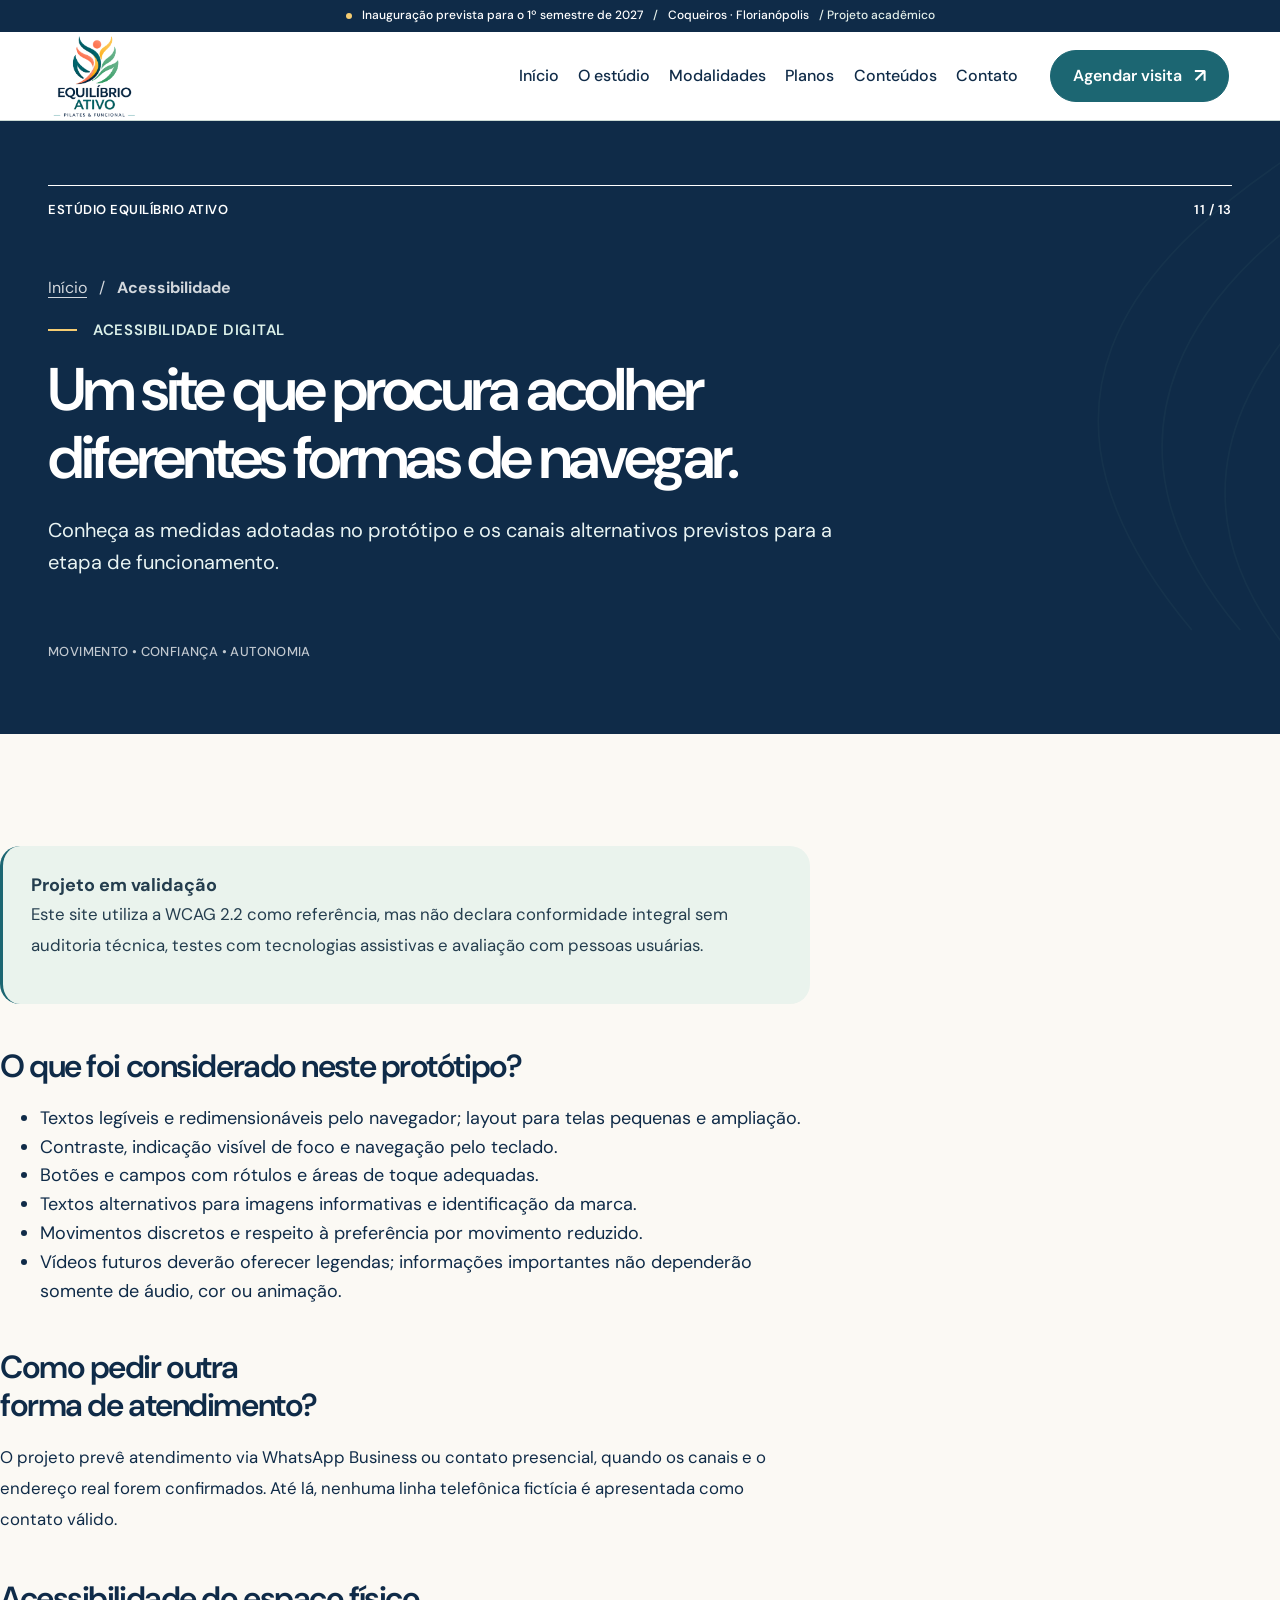
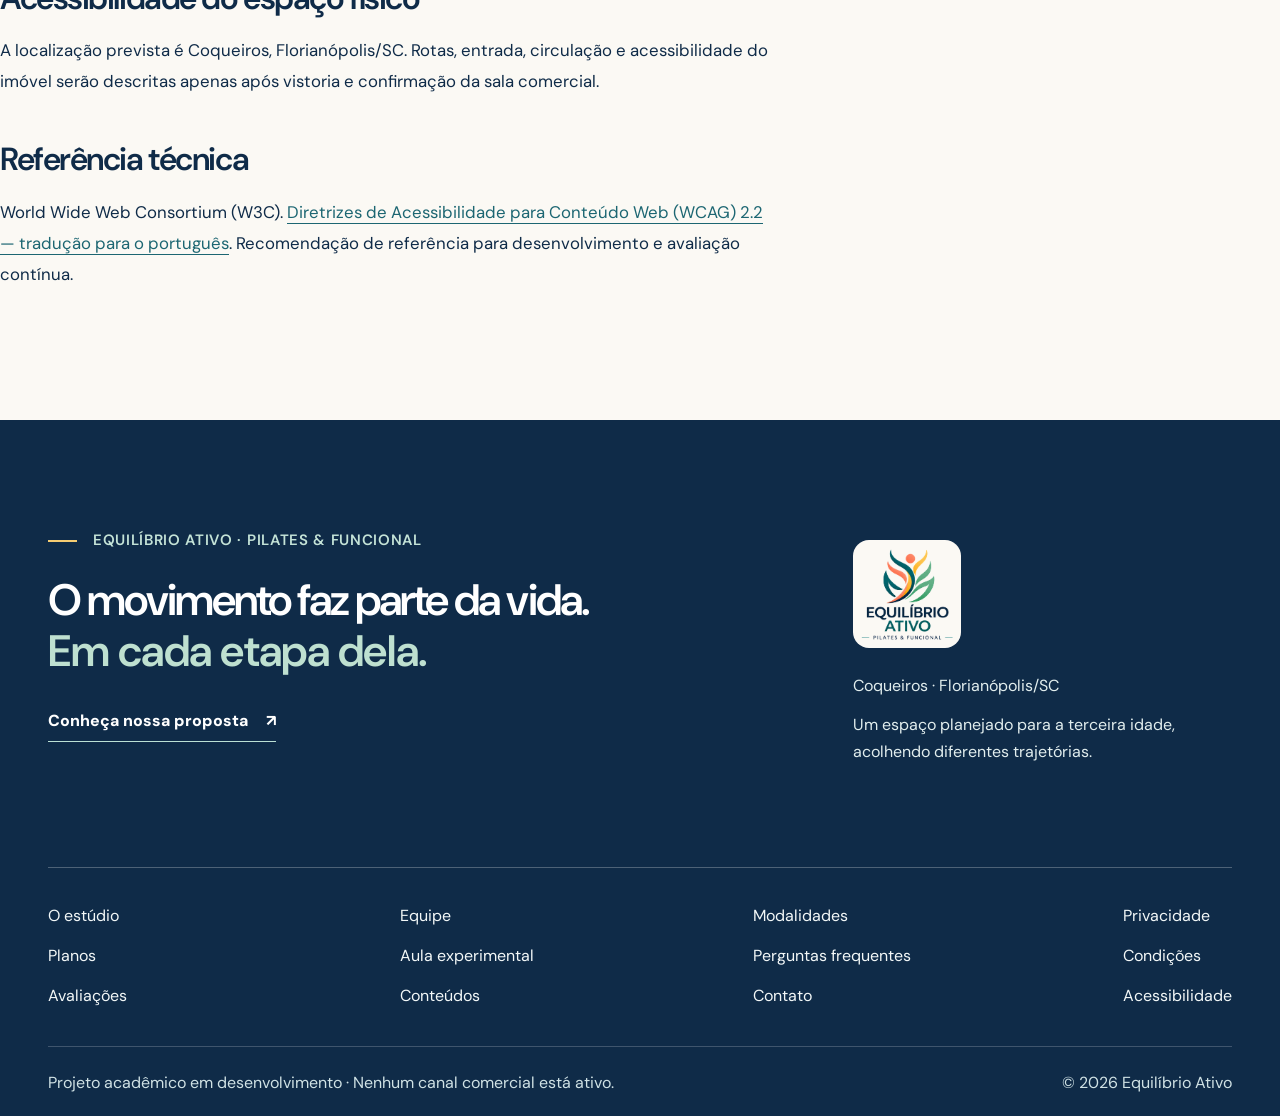
==== acessibilidade.html @ ae389830 "Site de estudio de pilates" ====
<!DOCTYPE html>

<html lang="pt-BR"><head>
<meta charset="utf-8"/><meta content="width=device-width, initial-scale=1" name="viewport"/>
<meta content="noindex,nofollow" name="robots"/><meta content="#0F2B48" name="theme-color"/><meta content="light" name="color-scheme"/>
<title>Acessibilidade e canais alternativos | Estúdio Equilíbrio Ativo</title>
<meta content="Informações de acessibilidade digital do site acadêmico Equilíbrio Ativo e critérios de validação segundo WCAG 2.2." name="description"/>
<meta content="pt_BR" property="og:locale"/><meta content="website" property="og:type"/><meta content="Estúdio Equilíbrio Ativo" property="og:site_name"/>
<meta content="Acessibilidade e canais alternativos | Equilíbrio Ativo" property="og:title"/><meta content="Informações de acessibilidade digital do site acadêmico Equilíbrio Ativo e critérios de validação segundo WCAG 2.2." property="og:description"/>
<meta content="summary" name="twitter:card"/><meta content="Acessibilidade e canais alternativos | Equilíbrio Ativo" name="twitter:title"/>
<link href="https://fonts.googleapis.com" rel="preconnect"/><link crossorigin="" href="https://fonts.gstatic.com" rel="preconnect"/><link href="https://fonts.googleapis.com/css2?family=DM+Sans:ital,wght@0,400;0,500;0,600;0,700;1,400;1,500;1,600&amp;display=swap" rel="stylesheet"/><link href="assets/icons/favicon.png" rel="icon" type="image/png"/><link href="assets/icons/favicon.png" rel="apple-touch-icon"/>
<script defer="" src="js/config.js"></script><script defer="" src="js/script.js"></script><script defer="" src="js/indicadores.js"></script>
<link href="css/styles.css" rel="stylesheet"/><link href="css/direcao-de-arte.css" rel="stylesheet"/><link href="css/organic-modern-wellness.css" rel="stylesheet"/></head><body class="page-acessibilidade">
<a class="skip-link" href="#conteudo">Pular para o conteúdo</a><div class="announcement"><span aria-hidden="true" class="announcement__marker"></span><span data-config="launchText">Inauguração prevista para o 1º semestre de 2027</span><span aria-hidden="true" class="announcement__sep">/</span><span>Coqueiros · Florianópolis</span><span class="announcement__academic">/ Projeto acadêmico</span></div><header class="site-header"><div class="header-inner">
<a aria-label="Equilíbrio Ativo Pilates e Funcional — voltar ao início" class="brand" href="index.html"><img alt="" class="brand-logo-original" height="523" src="assets/images/logo-original-transparente.png" width="525"/></a>
<nav aria-label="Navegação principal" class="main-nav" id="main-nav"><a href="index.html">Início</a><a href="sobre.html">O estúdio</a><a href="modalidades.html">Modalidades</a><a href="planos.html">Planos</a><a href="conteudos-educativos.html">Conteúdos</a><a href="contato.html">Contato</a><a class="btn btn-primary nav-mobile-cta" href="agendamento.html">Solicitar aula experimental <span aria-hidden="true">↗</span></a></nav>
<div class="header-actions"><a class="header-cta" href="agendamento.html">Agendar visita <span aria-hidden="true">↗</span></a><button aria-controls="main-nav" aria-expanded="false" aria-label="Abrir menu" class="menu-toggle" type="button"><svg aria-hidden="true" fill="none" height="28" stroke="currentColor" stroke-linecap="round" stroke-width="2" viewbox="0 0 24 24" width="28"><path d="M4 7h16M4 12h16M4 17h16"></path></svg></button></div>
</div></header><main class="atelier-interior" id="conteudo"><section class="page-hero page-hero--atelier" data-theme="ink"><div class="container page-hero__grid"><div class="page-hero__overline"><span>ESTÚDIO EQUILÍBRIO ATIVO</span><span>11 / 13</span></div><nav aria-label="Navegação estrutural" class="breadcrumb"><a href="index.html">Início</a><span aria-hidden="true">/</span><span aria-current="page">Acessibilidade</span></nav><p class="eyebrow">ACESSIBILIDADE DIGITAL</p><h1>Um site que procura acolher diferentes formas de navegar.</h1><p class="lead">Conheça as medidas adotadas no protótipo e os canais alternativos previstos para a etapa de funcionamento.</p><span class="page-hero__closing">MOVIMENTO • CONFIANÇA • AUTONOMIA</span></div><svg aria-hidden="true" class="page-hero__arc" fill="none" viewbox="0 0 500 550" xmlns="http://www.w3.org/2000/svg"><path d="M470 -70C180 100 63 287 283 550" stroke="currentColor" stroke-width="2"></path><path d="M506 -10C280 116 145 317 342 550" stroke="currentColor" stroke-width="2"></path><path d="M565 38C369 179 231 361 399 573" stroke="currentColor" stroke-width="2"></path></svg></section>
<section class="section"><div class="container narrow-copy"><div class="notice"><strong>Projeto em validação</strong><p>Este site utiliza a WCAG 2.2 como referência, mas não declara conformidade integral sem auditoria técnica, testes com tecnologias assistivas e avaliação com pessoas usuárias.</p></div>
<h2>O que foi considerado neste protótipo?</h2><ul class="plain-bullets"><li>Textos legíveis e redimensionáveis pelo navegador; layout para telas pequenas e ampliação.</li><li>Contraste, indicação visível de foco e navegação pelo teclado.</li><li>Botões e campos com rótulos e áreas de toque adequadas.</li><li>Textos alternativos para imagens informativas e identificação da marca.</li><li>Movimentos discretos e respeito à preferência por movimento reduzido.</li><li>Vídeos futuros deverão oferecer legendas; informações importantes não dependerão somente de áudio, cor ou animação.</li></ul>
<h2>Como pedir outra forma de atendimento?</h2><p>O projeto prevê atendimento via WhatsApp Business ou contato presencial, quando os canais e o endereço real forem confirmados. Até lá, nenhuma linha telefônica fictícia é apresentada como contato válido.</p><h2>Acessibilidade do espaço físico</h2><p>A localização prevista é Coqueiros, Florianópolis/SC. Rotas, entrada, circulação e acessibilidade do imóvel serão descritas apenas após vistoria e confirmação da sala comercial.</p><h2>Referência técnica</h2><p>World Wide Web Consortium (W3C). <a href="https://www.w3.org/Translations/WCAG22-pt-BR/" rel="noopener noreferrer" target="_blank">Diretrizes de Acessibilidade para Conteúdo Web (WCAG) 2.2 — tradução para o português</a>. Recomendação de referência para desenvolvimento e avaliação contínua.</p></div></section></main><footer class="atelier-footer">
<div class="container atelier-footer__top">
<div class="atelier-footer__statement"><p class="eyebrow">EQUILÍBRIO ATIVO · PILATES &amp; FUNCIONAL</p><p>O movimento faz parte da vida.<br/><em>Em cada etapa dela.</em></p><a class="footer-route" href="agendamento.html">Conheça nossa proposta <span aria-hidden="true">↗</span></a></div>
<div class="atelier-footer__aside"><a aria-label="Equilíbrio Ativo Pilates e Funcional — voltar ao início" class="brand footer-brand" href="index.html"><img alt="" class="brand-logo-original" height="523" src="assets/images/logo-original-transparente.png" width="525"/></a><p>Coqueiros · Florianópolis/SC</p><p>Um espaço planejado para a terceira idade, acolhendo diferentes trajetórias.</p></div>
</div>
<div class="container atelier-footer__nav"><nav aria-label="Navegação do rodapé"><a href="sobre.html">O estúdio</a><a href="equipe.html">Equipe</a><a href="modalidades.html">Modalidades</a><a href="planos.html">Planos</a><a href="agendamento.html">Aula experimental</a><a href="perguntas-frequentes.html">Perguntas frequentes</a><a href="avaliacoes.html">Avaliações</a><a href="conteudos-educativos.html">Conteúdos</a><a href="contato.html">Contato</a></nav><nav aria-label="Informações legais"><a href="politica-de-privacidade.html">Privacidade</a><a href="termos-e-cancelamento.html">Condições</a><a href="acessibilidade.html">Acessibilidade</a></nav></div>
<div class="container atelier-footer__bottom"><span>Projeto acadêmico em desenvolvimento · Nenhum canal comercial está ativo.</span><span>© <span id="copyright-year">2026</span> Equilíbrio Ativo</span></div>
</footer>
<button aria-label="Voltar ao topo" class="back-to-top" hidden="" type="button"><svg aria-hidden="true" class="" fill="none" stroke="currentColor" stroke-linecap="round" stroke-linejoin="round" stroke-width="1.9" viewbox="0 0 24 24"><path d="M12 19V5m-6 6 6-6 6 6"></path></svg></button>
</body></html>
---- css/styles.css ----
/* =====================================================
   EQUILÍBRIO ATIVO — ESTILOS GLOBAIS
   Paleta oficial informada no briefing; visual adaptativo.
   Edite as variáveis abaixo para ajustar a identidade.
   ===================================================== */
:root {
  --navy: #0F2B48;
  --teal: #1C6672;
  --mint: #77B097;
  --coral: #F0997F;
  --yellow: #F5CC72;
  --cream: #FAF8F3;
  --cream-dark: #F1EFE8;
  --white: #FFFFFF;
  --text: #1A3145;
  --muted: #4F6170;
  --border: #DDE4E4;
  --shadow: 0 20px 50px rgba(15,43,72,.08);
  --shadow-sm: 0 9px 28px rgba(15,43,72,.055);
  --radius: 18px;
  --radius-lg: 28px;
  --max: 1200px;
  --font: 'Manrope', 'Nunito Sans', 'Segoe UI', system-ui, -apple-system, BlinkMacSystemFont, sans-serif;
}
*, *::before, *::after { box-sizing: border-box; }
html { scroll-behavior: smooth; scroll-padding-top: 116px; }
body { margin: 0; min-width: 320px; color: var(--text); background: var(--white); font: 400 16px/1.65 var(--font); -webkit-font-smoothing: antialiased; }
body.menu-open { overflow: hidden; }
::selection { color: var(--navy); background: #F5CC7299; }
a { color: inherit; text-decoration: none; }
button, input, textarea, select { font: inherit; }
button { cursor: pointer; }
img, svg { max-width: 100%; }
img { display: block; }
:focus-visible { outline: 3px solid var(--coral); outline-offset: 3px; }
[hidden] { display: none !important; }
.container { width: min(var(--max), calc(100% - 48px)); margin-inline: auto; }
.section { padding: clamp(70px, 8.5vw, 116px) 0; }
.section-sm { padding: 58px 0; }
.section-soft { background: var(--cream); }
.section-mint { background: #EEF6F0; }
.section-heading { max-width: 720px; margin-bottom: 42px; }
.section-heading.center { margin: 0 auto 44px; text-align: center; }
.section-heading p:last-child { margin-bottom: 0; }
.eyebrow { display: inline-flex; align-items: center; gap: 9px; color: var(--teal); letter-spacing: .12em; text-transform: uppercase; font-size: .75rem; font-weight: 850; margin: 0 0 18px; }
.eyebrow::before { content: ''; display: inline-block; width: 23px; height: 2px; background: currentColor; }
.eyebrow.no-line::before { display: none; }
.eyebrow.light { color: #BFE6D5; }
.heading-xl { font-size: clamp(3.2rem, 5.7vw, 5.6rem); letter-spacing: -.061em; line-height: 1.075; font-weight: 790; }
h1, h2, h3, h4, p { margin-top: 0; }
h1, h2, h3, h4 { color: var(--navy); }
h2 { font-size: clamp(2.1rem, 3.7vw, 3.65rem); letter-spacing: -.046em; line-height: 1.15; font-weight: 780; margin-bottom: 18px; }
h3 { font-size: 1.26rem; letter-spacing: -.026em; line-height: 1.3; margin-bottom: 12px; }
p { margin-bottom: 18px; }
.lead { font-size: clamp(1.06rem, 1.28vw, 1.18rem); color: var(--muted); line-height: 1.8; }
.small { font-size: .9rem; }
.muted { color: var(--muted); }
.text-light { color: #E2F2F0; }
.text-center { text-align: center; }
.max-text { max-width: 680px; }
.skip-link { position: fixed; z-index: 2000; inset: -200px auto auto 10px; background: var(--navy); color: white; padding: 12px 18px; border-radius: 6px; }
.skip-link:focus { top: 10px; }

/* Topo e navegação */
.announcement { color: white; background: var(--navy); padding: 9px 16px; text-align: center; font-size: .77rem; font-weight: 640; letter-spacing: .015em; }
.announcement .dot { width: 7px; height: 7px; display: inline-block; border-radius: 50%; background: var(--yellow); vertical-align: middle; margin-right: 9px; }
.site-header { position: sticky; top: 0; z-index: 100; background: rgba(255,255,255,.97); border-bottom: 1px solid #E7ECE9; backdrop-filter: blur(18px); }
.header-inner { min-height: 87px; display: flex; align-items: center; justify-content: space-between; gap: 24px; }
.brand { display: inline-flex; align-items: center; gap: 12px; min-width: 210px; }
.brand-symbol { width: 44px; height: 44px; position: relative; flex-shrink: 0; border: 2px solid var(--teal); border-radius: 48% 55% 47% 52%; transform: rotate(-16deg); background: #F1F8F5; }
.brand-symbol::before, .brand-symbol::after { content: ''; position: absolute; border-radius: 100%; transform: rotate(-38deg); }
.brand-symbol::before { width: 26px; height: 11px; border: 3px solid var(--mint); inset: 13px auto auto 7px; }
.brand-symbol::after { width: 9px; height: 9px; background: var(--coral); right: -2px; top: 6px; }
.brand-wordmark { display: flex; flex-direction: column; }
.brand-wordmark strong { font-size: 1.06rem; line-height: 1.18; color: var(--navy); letter-spacing: -.045em; font-weight: 850; }
.brand-wordmark span { font-size: .65rem; line-height: 1.5; color: var(--teal); font-weight: 800; letter-spacing: .17em; text-transform: uppercase; }
.main-nav { display: flex; align-items: center; gap: clamp(13px, 2vw, 28px); }
.main-nav > a:not(.btn) { color: #334C5B; font-size: .88rem; font-weight: 700; transition: color .2s; padding: 12px 0; position: relative; }
.main-nav > a:not(.btn):hover, .main-nav > a[aria-current="page"] { color: var(--teal); }
.main-nav > a[aria-current="page"]::after { content: ''; position: absolute; height: 3px; left: 0; right: 0; bottom: 5px; background: var(--teal); border-radius: 4px; }
.main-nav .btn { font-size: .82rem; padding: 13px 19px; white-space: nowrap; }
.menu-toggle { border: 1px solid var(--border); background: white; border-radius: 12px; color: var(--navy); width: 48px; height: 48px; display: none; align-items: center; justify-content: center; }
.menu-toggle svg { width: 23px; height: 23px; }

/* Botões e microcomponentes */
.btn { display: inline-flex; align-items: center; justify-content: center; gap: 10px; border: 2px solid transparent; border-radius: 999px; padding: 15px 25px; font-size: .92rem; font-weight: 820; line-height: 1.25; text-align: center; transition: transform .2s, background .2s, box-shadow .2s, border-color .2s; }
.btn svg { width: 19px; height: 19px; flex: 0 0 auto; }
.btn:hover { transform: translateY(-2px); }
.btn-primary { background: var(--teal); color: white; box-shadow: 0 10px 23px rgba(28,102,114,.16); }
.btn-primary:hover { background: #164D58; box-shadow: 0 13px 25px rgba(28,102,114,.23); }
.btn-navy { color: white; background: var(--navy); }
.btn-navy:hover { background: #153A5A; }
.btn-light { background: white; color: var(--navy); }
.btn-light:hover { background: #F0F5F1; }
.btn-outline { color: var(--navy); background: transparent; border-color: #B3C8CA; }
.btn-outline:hover { border-color: var(--teal); background: #F5FAF8; }
.btn-outline-light { color: white; border-color: #ACC7CD; background: transparent; }
.btn-outline-light:hover { background: rgba(255,255,255,.12); }
.btn-small { padding: 11px 18px; font-size: .83rem; }
.btn-block { width: 100%; }
.btn:disabled { opacity: .65; cursor: wait; transform: none; }
.text-link { font-weight: 830; color: var(--teal); display: inline-flex; align-items: center; gap: 9px; text-decoration-thickness: 1px; text-underline-offset: 5px; }
.text-link:hover { text-decoration: underline; }
.text-link svg { width: 18px; height: 18px; }
.pill { display: inline-flex; align-items: center; gap: 8px; padding: 8px 13px; background: #EFF8F2; color: var(--teal); font-size: .77rem; font-weight: 780; border: 1px solid #D9EDE3; border-radius: 999px; }
.pill::before { content: ''; width: 7px; height: 7px; background: var(--mint); border-radius: 50%; }
.icon-box { width: 53px; height: 53px; border-radius: 16px; background: #E8F1EC; display: grid; place-items: center; color: var(--teal); }
.icon-box.coral { background: #FBE9E3; color: #8C463A; }
.icon-box.yellow { background: #FFF4D6; color: #796015; }
.icon-box.navy { background: #E9EFF4; color: var(--navy); }
.icon-box svg { width: 26px; height: 26px; stroke-width: 1.8; }

/* Hero */
.hero { overflow: hidden; background: var(--cream); position: relative; padding: clamp(60px, 7.5vw, 94px) 0 87px; }
.hero::before { content: ''; position: absolute; width: 520px; height: 520px; background: #E2EEE6; border-radius: 50%; left: -390px; top: -310px; }
.hero-grid { display: grid; grid-template-columns: 1fr 1.02fr; gap: 48px; align-items: center; position: relative; }
.hero-copy h1 { max-width: 720px; margin: 0 0 26px; }
.hero-copy h1 em { font-style: normal; color: var(--teal); position: relative; }
.hero-copy h1 em::after { content: ''; position: absolute; bottom: -.06em; left: 3px; right: 3px; border-bottom: .09em solid #F5CC72; opacity: .85; border-radius: 50%; transform: rotate(-2deg); }
.hero-copy .lead { max-width: 505px; margin-bottom: 29px; }
.hero-actions { display: flex; flex-wrap: wrap; gap: 12px; margin-bottom: 35px; }
.hero-note { display: flex; align-items: center; gap: 11px; font-size: .88rem; color: #3E5865; font-weight: 650; }
.hero-note svg { width: 18px; color: var(--teal); }
.hero-art { position: relative; padding: 4px 0 22px; }
.hero-art .hero-image { width: 100%; height: auto; aspect-ratio: 1.04 / 1; object-fit: cover; border-radius: 43% 43% 25% 25% / 32% 30% 20% 20%; box-shadow: 0 22px 65px rgba(15,43,72,.075); background: #E8F2EC; }
.floating-card { position: absolute; padding: 14px 18px; background: white; border: 1px solid #E5E9E6; border-radius: 17px; box-shadow: 0 20px 50px rgba(15,43,72,.13); max-width: 250px; }
.floating-card.card-one { left: -47px; bottom: 68px; }
.floating-card.card-two { right: -12px; top: 43px; }
.floating-card strong { display: block; font-size: 1rem; line-height: 1.3; letter-spacing: -.03em; }
.floating-card span { display: block; color: #5A6E79; font-size: .74rem; line-height: 1.4; }
.floating-card .mini-row { display: flex; gap: 10px; align-items: center; }
.floating-card .mini-icon { display: grid; place-items: center; flex: 0 0 auto; width: 36px; height: 36px; border-radius: 50%; background: #E7F4EA; color: var(--teal); }
.floating-card.card-two .mini-icon { background: #FFF1CC; color: #70520B; }
.floating-card .mini-icon svg { width: 19px; height: 19px; }
.highlights { padding: 30px 0; border-bottom: 1px solid #E8EEEA; background: #fff; }
.highlights-inner { display: grid; grid-template-columns: repeat(3, 1fr); gap: 20px; }
.highlight { display: flex; align-items: center; justify-content: center; gap: 15px; padding: 8px 16px; border-right: 1px solid var(--border); }
.highlight:last-child { border: 0; }
.highlight svg { width: 31px; height: 31px; flex: 0 0 auto; color: var(--teal); }
.highlight strong { display: block; font-size: .95rem; line-height: 1.35; }
.highlight span { display: block; color: var(--muted); font-size: .76rem; line-height: 1.5; }

/* Blocos e cartões */
.grid-3 { display: grid; grid-template-columns: repeat(3, minmax(0,1fr)); gap: 22px; }
.grid-2 { display: grid; grid-template-columns: repeat(2, minmax(0,1fr)); gap: 24px; }
.feature-card, .plain-card { background: white; padding: 31px; border: 1px solid #E4EBE8; border-radius: var(--radius); box-shadow: var(--shadow-sm); }
.feature-card .icon-box { margin-bottom: 23px; }
.feature-card p { color: var(--muted); margin-bottom: 0; }
.plain-card p:last-child { margin-bottom: 0; }
.modality-card { display: grid; grid-template-columns: .94fr 1fr; border: 1px solid #E1EAE5; background: white; min-height: 325px; border-radius: 24px; overflow: hidden; box-shadow: var(--shadow-sm); }
.modality-card .modality-art { background: #E7F2ED; display: grid; place-items: center; overflow: hidden; }
.modality-card .modality-art.coral-art { background: #F8EAE2; }
.modality-card .modality-art img { width: 100%; height: 100%; min-height: 325px; object-fit: cover; }
.modality-card .modality-content { padding: clamp(24px, 3vw, 38px); display: flex; flex-direction: column; align-items: flex-start; justify-content: center; }
.modality-card h3 { font-size: 1.65rem; margin: 14px 0 12px; }
.modality-card p { color: var(--muted); }
.modality-card .text-link { margin-top: 9px; }
.info-chip { display: inline-block; border: 1px solid #D7E7DF; background: #F3FAF5; border-radius: 999px; color: var(--teal); font-weight: 780; font-size: .76rem; padding: 6px 13px; }
.info-chip.coral { background: #FFF4EE; border-color: #F4D7CD; color: #A25742; }
.split { display: grid; grid-template-columns: 1fr 1fr; gap: clamp(35px, 7vw, 94px); align-items: center; }
.split.visual-first { grid-template-columns: 1fr 1fr; }
.blob-panel { min-height: 490px; border-radius: 34px; overflow: hidden; background: #E5F0E8; padding: 36px; position: relative; display: flex; flex-direction: column; justify-content: flex-end; }
.blob-panel::before { content: ''; position: absolute; width: 420px; height: 420px; background: #CDE3D4; border-radius: 50%; right: -145px; top: -80px; }
.blob-panel::after { content: ''; position: absolute; width: 150px; height: 150px; border: 30px solid #F8D8B4; border-radius: 50%; left: -48px; top: 50px; }
.blob-panel img { width: 95%; max-height: 330px; margin: 0 auto; position: relative; z-index: 1; object-fit: contain; }
.blob-caption { position: relative; z-index: 2; display: flex; align-items: center; gap: 15px; max-width: 380px; background: white; padding: 19px 22px; border-radius: 14px; box-shadow: var(--shadow-sm); font-weight: 800; font-size: .96rem; }
.blob-caption svg { width: 25px; height: 25px; flex-shrink: 0; color: var(--teal); }
.check-list { padding: 0; margin: 28px 0 30px; list-style: none; }
.check-list li { display: flex; gap: 13px; margin-bottom: 17px; line-height: 1.55; }
.check-list li svg { width: 22px; height: 22px; flex: 0 0 22px; color: var(--teal); margin-top: 1px; }
.step-list { display: grid; grid-template-columns: repeat(4, 1fr); gap: 23px; counter-reset: steps; }
.step { padding-top: 32px; border-top: 2px solid #D6E2DC; position: relative; }
.step::before { content: ''; width: 14px; height: 14px; border: 3px solid var(--teal); background: white; border-radius: 50%; position: absolute; top: -8px; left: 0; }
.step .step-number { font-size: 2.5rem; letter-spacing: -.06em; font-weight: 800; color: #91BEB0; display: block; margin-bottom: 17px; line-height: 1; }
.step h3 { font-size: 1.09rem; }
.step p { font-size: .91rem; color: var(--muted); margin: 0; }
.team-grid { display: grid; grid-template-columns: repeat(4, 1fr); gap: 18px; }
.team-card { padding: 20px; border: 1px solid #E3EAE7; border-radius: 20px; background: white; }
.avatar { width: 100%; aspect-ratio: 1.18; border-radius: 15px; display: grid; place-items: center; font-size: clamp(2.4rem, 5vw, 4rem); font-weight: 780; letter-spacing: -.06em; color: var(--navy); margin-bottom: 21px; background: #DDEDE5; }
.avatar.pink { background: #F7E2DC; }
.avatar.yellow { background: #F9EDC9; }
.avatar.blue { background: #DCE8F0; }
.team-card h3 { font-size: 1.02rem; margin-bottom: 7px; }
.team-card p { font-size: .82rem; color: var(--muted); margin: 0; }

/* Planos */
.pricing-grid { display: grid; grid-template-columns: repeat(2, minmax(0, 1fr)); gap: 24px; max-width: 950px; margin: 0 auto; }
.pricing-card { padding: 36px; border-radius: 25px; background: white; border: 1px solid #DDE9E5; box-shadow: var(--shadow-sm); display: flex; flex-direction: column; }
.pricing-card.accent { border: 2px solid var(--teal); background: #F9FCFA; }
.pricing-card .plan-icon { width: 42px; height: 42px; margin-bottom: 20px; color: var(--teal); }
.pricing-card h3 { font-size: 1.36rem; }
.pricing-card .plan-description { font-size: .89rem; color: var(--muted); min-height: 54px; }
.plan-price { margin: 22px 0 21px; font-size: clamp(2.3rem, 3.5vw, 3.3rem); font-weight: 850; line-height: 1; letter-spacing: -.055em; color: var(--navy); white-space: nowrap; }
.plan-price span { font-size: .9rem; font-weight: 650; color: var(--muted); letter-spacing: 0; }
.pricing-card .check-list { margin: 12px 0 27px; }
.pricing-card .check-list li { margin-bottom: 11px; font-size: .9rem; }
.pricing-card .check-list svg { width: 19px; height: 19px; flex-basis: 19px; }
.pricing-card .btn { margin-top: auto; }
.pricing-card .small { margin: 14px 0 0; color: var(--muted); text-align: center; }
.rules-card { padding: 32px; background: #F6F8F7; border: 1px solid var(--border); border-radius: 22px; }
.rules-card p:last-child { margin-bottom: 0; }
.rules-grid { display: grid; grid-template-columns: repeat(2,1fr); gap: 18px 36px; }
.rule { display: flex; gap: 12px; }
.rule svg { flex: 0 0 20px; color: var(--teal); }
.rule strong { display: block; line-height: 1.35; margin-bottom: 3px; }
.rule span { color: var(--muted); font-size: .86rem; }

/* FAQ */
.faq-list { max-width: 890px; margin: auto; border-top: 1px solid #DBE5E1; }
.faq-list details { border-bottom: 1px solid #DBE5E1; }
.faq-list summary { padding: 23px 38px 23px 0; display: flex; justify-content: space-between; align-items: center; gap: 24px; font-size: 1.03rem; font-weight: 760; line-height: 1.35; color: var(--navy); cursor: pointer; list-style: none; position: relative; }
.faq-list summary::-webkit-details-marker { display: none; }
.faq-list summary::after { content: '+'; font-size: 1.7rem; font-weight: 500; color: var(--teal); position: absolute; right: 2px; top: 18px; }
.faq-list details[open] summary::after { content: '−'; }
.faq-list .faq-answer { padding: 0 38px 20px 0; max-width: 760px; color: var(--muted); }
.faq-list .faq-answer p:last-child { margin: 0; }

/* CTA, páginas internas, contato */
.cta-band { background: var(--navy); color: white; padding: clamp(45px, 6.5vw, 74px); border-radius: 29px; overflow: hidden; position: relative; display: flex; gap: 35px; align-items: center; justify-content: space-between; }
.cta-band::after { content: ''; position: absolute; width: 350px; height: 350px; border: 65px solid rgba(119,176,151,.14); border-radius: 50%; top: -200px; right: 0; }
.cta-band h2 { color: white; margin: 0 0 15px; max-width: 590px; font-size: clamp(2rem, 3.3vw, 3.2rem); }
.cta-band p { color: #E2EEF0; max-width: 530px; margin: 0; }
.cta-band .cta-actions { display: flex; gap: 12px; flex-shrink: 0; z-index: 1; }
.page-hero { background: var(--cream); padding: 76px 0 77px; overflow: hidden; position: relative; }
.page-hero::after { content: ''; position: absolute; width: 310px; height: 310px; border: 54px solid #E1EFE5; border-radius: 50%; right: -95px; bottom: -155px; }
.page-hero .container { position: relative; z-index: 1; }
.page-hero h1 { font-size: clamp(2.7rem,5.4vw,4.8rem); line-height: 1.1; letter-spacing: -.06em; max-width: 840px; margin: 0 0 20px; }
.page-hero .lead { max-width: 730px; margin-bottom: 0; }
.page-hero .breadcrumb { margin-bottom: 27px; }
.breadcrumb { display: flex; gap: 9px; align-items: center; font-size: .82rem; color: var(--muted); }
.breadcrumb a { text-decoration: underline; text-underline-offset: 3px; }
.breadcrumb span[aria-current] { color: var(--teal); font-weight: 720; }
.statement { padding: 37px; border-radius: 24px; border: 1px solid #DDE8E3; background: white; }
.statement .icon-box { margin-bottom: 24px; }
.statement h3 { margin-bottom: 15px; }
.statement p { color: var(--muted); margin: 0; }
.quote-panel { background: var(--navy); padding: clamp(35px,5.4vw,64px); border-radius: 25px; color: white; position: relative; }
.quote-panel p { color: white; font-size: clamp(1.55rem,2.65vw,2.35rem); letter-spacing: -.03em; line-height: 1.5; font-weight: 700; margin: 0; }
.quote-panel strong { color: #A8DFC7; }
.modality-detail { display: grid; grid-template-columns: .9fr 1.1fr; gap: clamp(36px,6vw,90px); align-items: center; }
.modality-detail.flip { grid-template-columns: 1.1fr .9fr; }
.modality-detail .image-frame { border-radius: 28px; overflow: hidden; background: #E8F2EC; }
.modality-detail .image-frame.pink { background: #FAE8DE; }
.modality-detail .image-frame img { aspect-ratio: 1.15 / 1; width: 100%; height: 100%; object-fit: cover; }
.modality-detail h2 { margin-top: 17px; }
.modality-detail .check-list { margin: 20px 0 28px; }
.note-panel { display: flex; gap: 18px; padding: 25px; background: #EFF6F1; border-left: 4px solid var(--mint); border-radius: 12px; }
.note-panel svg { width: 25px; height: 25px; flex: 0 0 25px; color: var(--teal); margin-top: 3px; }
.note-panel p { margin: 0; }
.contact-layout { display: grid; grid-template-columns: .84fr 1.16fr; gap: clamp(32px,7vw,94px); align-items: start; }
.contact-info { display: grid; gap: 22px; }
.contact-detail { display: flex; align-items: flex-start; gap: 14px; padding-bottom: 20px; border-bottom: 1px solid var(--border); }
.contact-detail svg { width: 24px; height: 24px; color: var(--teal); flex: 0 0 24px; margin-top: 3px; }
.contact-detail strong { display: block; margin-bottom: 3px; }
.contact-detail p { color: var(--muted); margin: 0; font-size: .9rem; }
.contact-card { padding: 35px; border-radius: 26px; border: 1px solid #DDE8E3; box-shadow: var(--shadow); background: white; }
.contact-card h2 { font-size: 1.9rem; }
.form-grid { display: grid; grid-template-columns: repeat(2,minmax(0,1fr)); gap: 20px; }
.field { display: flex; flex-direction: column; gap: 7px; margin-bottom: 20px; }
.field label { color: var(--navy); font-weight: 730; font-size: .87rem; }
.field label .required { color: #A14834; }
.field input, .field select, .field textarea { width: 100%; border: 1.5px solid #B8C9CA; border-radius: 11px; padding: 13px 15px; background: white; color: var(--navy); font-size: .95rem; min-height: 51px; }
.field textarea { resize: vertical; min-height: 138px; }
.field input:focus, .field select:focus, .field textarea:focus { border-color: var(--teal); outline: 3px solid #77B09766; outline-offset: 0; }
.field ::placeholder { color: #6E7B82; }
.form-check { display: flex; gap: 12px; align-items: flex-start; font-size: .85rem; color: var(--muted); line-height: 1.5; margin: 6px 0 24px; }
.form-check input { width: 19px; height: 19px; flex: 0 0 auto; accent-color: var(--teal); margin: 2px 0 0; }
.form-check a { color: var(--teal); text-decoration: underline; }
.form-feedback { padding: 16px 17px; margin: 20px 0 0; border-radius: 10px; font-size: .89rem; }
.form-feedback.info { color: #194A59; background: #E8F2F4; border: 1px solid #BBDCE0; }
.form-feedback.success { color: #16563F; background: #E7F5EB; border: 1px solid #A9D5B5; }
.form-feedback.error { color: #8C3729; background: #FFF0EB; border: 1px solid #E7B5A8; }
.message-draft { background: #F5F8F7; border: 1px solid #C8DCD5; padding: 20px; border-radius: 13px; margin-top: 17px; }
.message-draft pre { font: inherit; font-size: .9rem; white-space: pre-wrap; overflow-wrap: anywhere; }
.form-note { color: var(--muted); font-size: .83rem; line-height: 1.55; margin: 15px 0 0; }
.privacy-content { max-width: 830px; }
.privacy-content h2 { font-size: 1.55rem; margin: 35px 0 13px; }
.privacy-content p, .privacy-content li { color: var(--muted); }
.privacy-content ul { padding-left: 25px; }

/* Rodapé */
.site-footer { background: #102C43; color: #D6E5E9; margin-top: 0; padding: 70px 0 0; }
.footer-grid { display: grid; grid-template-columns: 1.5fr 1fr 1.08fr 1.05fr; gap: clamp(24px,4vw,52px); padding-bottom: 56px; }
.footer-brand .brand-wordmark strong, .footer-brand .brand-wordmark span { color: white; }
.footer-brand .brand-symbol { background: #23445B; }
.footer-about { margin: 22px 0; font-size: .86rem; line-height: 1.8; max-width: 310px; }
.footer-heading { font-size: .92rem; font-weight: 800; color: white; margin: 3px 0 19px; }
.footer-col { display: flex; flex-direction: column; gap: 11px; }
.footer-col a:not(.btn) { font-size: .85rem; color: #DBE7EA; }
.footer-col a:not(.btn):hover { color: white; text-decoration: underline; }
.footer-col p { font-size: .84rem; margin: 0; color: #C9DBDF; }
.footer-col .footer-muted { color: #AEC8CE; }
.footer-bottom { border-top: 1px solid #375065; padding: 22px 0; display: flex; justify-content: space-between; align-items: center; gap: 20px; color: #BED0D7; font-size: .77rem; }
.footer-bottom p { margin: 0; }
.back-to-top { position: fixed; z-index: 50; bottom: 25px; right: 25px; display: grid; place-items: center; width: 49px; height: 49px; border: 1px solid #DDE8E3; border-radius: 50%; color: white; background: var(--teal); box-shadow: var(--shadow); }
.back-to-top:hover { background: var(--navy); }
.back-to-top svg { width: 23px; height: 23px; }

/* Responsividade */
@media (max-width: 1080px) {
  .main-nav { gap: 14px; }
  .main-nav .btn { padding-inline: 14px; }
  .brand { min-width: 197px; }
  .modality-card { grid-template-columns: 1fr; }
  .modality-card .modality-art img { height: 230px; min-height: 230px; }
  .modality-card .modality-content { min-height: 275px; }
  .floating-card.card-one { left: -24px; }
  .footer-grid { grid-template-columns: 1.4fr 1fr 1fr; }
  .footer-grid .footer-last { grid-column: 2 / -1; }
}
@media (max-width: 900px) {
  .menu-toggle { display: inline-flex; }
  .main-nav { position: absolute; background: white; left: 0; top: 100%; width: 100%; padding: 20px 24px 28px; display: none; flex-direction: column; align-items: stretch; gap: 4px; box-shadow: 0 22px 26px rgba(15,43,72,.09); border-bottom: 1px solid #DFE7E3; max-height: calc(100dvh - 110px); overflow: auto; }
  .main-nav.is-open { display: flex; }
  .main-nav > a:not(.btn) { padding: 13px 10px; font-size: 1rem; border-radius: 8px; }
  .main-nav > a[aria-current="page"]::after { bottom: 6px; left: 10px; right: auto; width: 55px; }
  .main-nav .btn { margin-top: 14px; }
  .hero-grid { gap: 28px; }
  .hero-copy h1 { font-size: clamp(2.9rem, 5.6vw, 4.1rem); }
  .floating-card.card-one { left: -18px; bottom: 48px; }
  .floating-card.card-two { top: 15px; right: -13px; }
  .team-grid { grid-template-columns: repeat(2,1fr); }
  .cta-band { flex-direction: column; align-items: flex-start; }
  .contact-layout { gap: 30px; }
  .footer-grid { grid-template-columns: repeat(2, 1fr); }
  .footer-grid .footer-last { grid-column: auto; }
}
@media (max-width: 720px) {
  .container { width: min(var(--max), calc(100% - 36px)); }
  .section { padding: 70px 0; }
  .announcement { font-size: .72rem; }
  .header-inner { min-height: 75px; }
  .hero { padding: 55px 0 68px; }
  .hero-grid, .split, .split.visual-first, .modality-detail, .modality-detail.flip, .contact-layout { grid-template-columns: 1fr; }
  .hero-copy h1 { font-size: clamp(2.85rem, 10vw, 4.6rem); }
  .hero-art { max-width: 530px; width: 88%; margin: 25px auto 0; }
  .hero-art .hero-image { aspect-ratio: 1.05; }
  .floating-card { max-width: 225px; }
  .floating-card.card-one { left: -8%; }
  .floating-card.card-two { right: -8%; }
  .highlights-inner { grid-template-columns: 1fr; gap: 5px; }
  .highlight { justify-content: flex-start; border: 0; border-bottom: 1px solid var(--border); padding: 14px 10px; }
  .highlight:last-child { border: 0; }
  .grid-3, .grid-2, .pricing-grid { grid-template-columns: 1fr; }
  .modality-card { grid-template-columns: minmax(0, .82fr) 1fr; }
  .modality-card .modality-art img { height: 100%; min-height: 305px; }
  .modality-card .modality-content { min-height: 305px; }
  .split .blob-panel { min-height: 410px; }
  .step-list { grid-template-columns: repeat(2,1fr); gap: 30px; }
  .page-hero { padding: 55px 0; }
  .page-hero h1 { font-size: clamp(2.7rem, 10vw, 4rem); }
  .modality-detail.flip .image-frame { order: 0; }
  .modality-detail.flip .detail-copy { order: 1; }
  .contact-info { grid-template-columns: repeat(2,1fr); }
  .rules-grid { grid-template-columns: 1fr; }
}
@media (max-width: 520px) {
  body { font-size: 15.5px; }
  .container { width: calc(100% - 34px); }
  .brand { min-width: 0; gap: 10px; }
  .brand-symbol { width: 40px; height: 40px; }
  .brand-wordmark strong { font-size: .95rem; }
  .brand-wordmark span { font-size: .61rem; }
  .hero-actions { flex-direction: column; align-items: stretch; }
  .hero-actions .btn { width: 100%; }
  .hero-art { width: 94%; }
  .floating-card { padding: 10px; max-width: 186px; }
  .floating-card strong { font-size: .83rem; }
  .floating-card span { font-size: .68rem; }
  .floating-card .mini-icon { width: 31px; height: 31px; }
  .floating-card.card-one { left: -4%; bottom: 31px; }
  .floating-card.card-two { right: -4%; top: 20px; }
  .modality-card { grid-template-columns: 1fr; }
  .modality-card .modality-art img { min-height: 210px; height: 230px; }
  .modality-card .modality-content { min-height: 0; }
  .feature-card, .plain-card, .statement { padding: 26px; }
  .step-list { grid-template-columns: 1fr; gap: 25px; }
  .team-grid { grid-template-columns: 1fr 1fr; gap: 11px; }
  .team-card { padding: 12px; }
  .team-card h3 { font-size: .92rem; }
  .team-card p { font-size: .76rem; }
  .avatar { margin-bottom: 13px; }
  .pricing-card { padding: 26px; }
  .plan-price { font-size: 2.35rem; }
  .cta-band { padding: 32px 27px; }
  .cta-band .cta-actions { width: 100%; flex-direction: column; }
  .cta-band .cta-actions .btn { width: 100%; }
  .contact-info, .form-grid { grid-template-columns: 1fr; }
  .contact-card { padding: 25px 20px; }
  .footer-grid { grid-template-columns: 1fr; gap: 34px; }
  .footer-bottom { align-items: flex-start; flex-direction: column; }
  .back-to-top { right: 15px; bottom: 15px; }
}
@media (prefers-reduced-motion: reduce) {
  html { scroll-behavior: auto; }
  *, *::before, *::after { animation-duration: .01ms !important; animation-iteration-count: 1 !important; transition-duration: .01ms !important; }
}
---- css/direcao-de-arte.css ----
/* =====================================================================
   EQUILÍBRIO ATIVO / TRAJETÓRIAS EM MOVIMENTO — Direção de Arte 2026
   Origem da linguagem: movimento orgânico da marca, respiro editorial,
   contrastes acessíveis e composição adequada à informação de cada página.
   Paleta da marca NÃO alterada. Não modificar regras antigas no styles.css:
   este arquivo é a fonte de verdade da camada visual e responsiva.
   ===================================================================== */
:root {
  --navy:#0F2B48; --teal:#1C6672; --mint:#77B097;
  --coral:#F0997F; --yellow:#F5CC72;
  --paper:#FBF9F4; --paper-deep:#F2F5EF; --cloud:#E8F1E8;
  --ink:#0F2B48; --text:#243D4E; --muted:#455A66;
  --font:'Manrope',system-ui,-apple-system,sans-serif;
  --display:'DM Sans',system-ui,-apple-system,sans-serif;
  --serif:'Instrument Serif',Georgia,serif;
  --max:1320px;
}
html {scroll-behavior:smooth;scroll-padding-top:112px}
body {font-family:var(--font);color:var(--text);font-size:18px;line-height:1.7;background:#FFF;min-width:320px;overflow-x:clip}
*,*::before,*::after {box-sizing:border-box}
.container {width:min(var(--max),calc(100% - clamp(36px,7vw,128px)));margin-inline:auto}
img {max-width:100%}
[hidden] {display:none!important}
a {text-underline-offset:5px}
:focus-visible {outline:3px solid #C2634B;outline-offset:4px}
::selection {background:#F5CC72;color:var(--ink)}
h1,h2,h3,h4,p {margin-top:0}
h1,h2,h3,h4 {font-family:var(--display);font-weight:700;color:var(--ink);letter-spacing:-.052em;line-height:1.14;text-wrap:balance}
h2 {font-size:clamp(2.45rem,4vw,4.15rem);margin-bottom:24px}
h3 {font-size:clamp(1.55rem,2.3vw,2.25rem)}
p {max-width:80ch}
.lead {font-size:clamp(1.13rem,1.4vw,1.31rem);line-height:1.77;color:#355367}
.small {font-size:.94rem}.muted {color:#455A66}
.eyebrow {font-family:var(--font);font-size:.86rem;line-height:1.55;font-weight:800;letter-spacing:.13em;color:var(--teal);margin:0 0 20px;text-transform:uppercase}
.eyebrow:before {width:29px;height:2px;margin-right:7px;background:var(--coral)}
.section {padding:clamp(88px,10vw,150px) 0}
.section-soft {background:var(--paper)}
.section-heading,.section-heading.center {text-align:left;margin:0 0 clamp(34px,5vw,65px);max-width:790px}
.section-heading h2{max-width:21ch}
.section-heading p.lead {max-width:56ch}
.skip-link {position:fixed;top:-100px;left:18px;z-index:10000;background:#FFF;color:var(--navy);border:2px solid var(--navy);padding:13px 20px}
.skip-link:focus {top:14px}

/* CAMADA 01 / SINALIZAÇÃO E NAVEGAÇÃO — largura integral, centro estável. */
.announcement {background:var(--navy);color:#FFF;min-height:36px;display:flex;align-items:center;justify-content:center;flex-wrap:wrap;gap:10px 16px;padding:6px 20px;font:700 .78rem/1.45 var(--font);letter-spacing:.02em}
.announcement__marker {width:6px;height:6px;display:inline-block;background:var(--yellow);border-radius:50%;flex:0 0 auto}
.announcement__sep,.announcement__academic {color:#E4F0EA}
.site-header {position:sticky;top:0;z-index:1000;background:rgba(255,255,255,.97);border-bottom:1px solid #DFE8E4;backdrop-filter:blur(15px)}
.header-inner {width:100%;max-width:none;margin:0;padding-inline:clamp(22px,3.6vw,76px);display:grid;grid-template-columns:minmax(200px,1fr) auto minmax(200px,1fr);align-items:center;min-height:95px;gap:clamp(18px,2vw,36px)}
.brand {min-width:0!important;display:inline-flex;align-items:center;gap:10px;justify-self:start;text-decoration:none;flex-shrink:0}
.brand-symbol {position:relative;display:block;width:61px;height:65px;flex:0 0 61px;transform:none!important;border:0!important;border-radius:0!important;background:transparent!important;overflow:visible}
.brand-symbol::before,.brand-symbol::after {display:none!important}
.brand-symbol img{display:block;object-fit:contain;width:100%;height:100%}
.brand-wordmark {display:flex;flex-direction:column;gap:0}
.brand-wordmark strong {font-family:var(--display);font-size:1.08rem!important;line-height:.94!important;font-weight:800;letter-spacing:-.057em!important;color:var(--navy);display:flex;flex-direction:column;gap:3px}
.brand-wordmark strong span {font:inherit!important;letter-spacing:inherit!important;color:inherit!important}
.brand-wordmark .brand-subline {font-family:var(--font);color:var(--teal);font-weight:800;font-size:.52rem!important;letter-spacing:.095em!important;line-height:1.1!important;margin-top:7px}
.main-nav {display:flex;align-items:center;justify-content:center;gap:clamp(13px,1.55vw,29px);white-space:nowrap}
.main-nav>a:not(.btn) {position:relative;color:var(--navy);font-family:var(--font);font-size:.87rem;font-weight:750;line-height:1.4;padding:16px 0;transition:color .2s}
.main-nav>a:not(.btn)::after {content:'';position:absolute;left:0;right:100%;bottom:9px;height:2px;background:var(--coral);transition:right .23s ease}
.main-nav>a:not(.btn):hover::after,.main-nav>a[aria-current=page]::after {right:0}
.main-nav>a[aria-current=page]{color:var(--teal)}
.header-actions {display:flex;justify-content:flex-end;gap:14px;align-items:center}
.header-cta {display:inline-flex;align-items:center;gap:18px;padding:13px 20px;background:var(--teal);color:white;border:1px solid var(--teal);border-radius:3px;font:800 .88rem/1.45 var(--font);white-space:nowrap;transition:background .2s,color .2s}
.header-cta:hover{background:var(--navy);color:white}
.header-cta span{font-size:1.2em}
.nav-mobile-cta{display:none!important}
.menu-toggle {display:none;background:var(--paper);border:1px solid var(--teal);border-radius:3px;width:54px;height:54px;color:var(--navy);align-items:center;justify-content:center}

/* CAMADA 02 / AÇÕES E MICROTIPOGRAFIA. */
.btn {min-height:56px;display:inline-flex;gap:17px;align-items:center;justify-content:center;border-radius:4px;padding:16px 24px;font:800 .95rem/1.35 var(--font);box-shadow:none!important;text-decoration:none;transition:background .2s,color .2s,border-color .2s,transform .2s}
.btn:hover {transform:translateY(-2px)}
.btn-primary {background:var(--teal);border-color:var(--teal);color:#FFF}
.btn-primary:hover {background:var(--navy);border-color:var(--navy);color:white}
.btn-outline {background:transparent;border-color:#7C9BA1;color:var(--navy)}
.btn-outline:hover {background:var(--paper-deep);border-color:var(--teal)}
.btn-light {background:white;color:var(--navy)}
.btn-navy {background:var(--navy);color:white}
.btn-small {min-height:48px;padding:10px 18px}
.text-link {font-family:var(--font);font-size:1rem;font-weight:800;color:var(--teal);display:inline-flex;align-items:center;gap:10px;position:relative;line-height:1.55;text-decoration:underline;text-decoration-thickness:1px;text-underline-offset:6px;text-decoration-color:transparent;transition:text-decoration-color .18s}
.text-link:hover{text-decoration-color:currentColor}
.text-link span {font-size:1.2em}

/* CAMADA 03 / HOME — editorial sem cards e com ritmos variados. */
.atelier-home {overflow:hidden}
.atelier-hero {background:var(--paper);position:relative;padding:clamp(48px,6vw,82px) 0 0}
.atelier-hero:before {content:"";position:absolute;right:0;top:0;width:32%;height:100%;background:#E5F0E8;pointer-events:none}
.atelier-hero__grid {position:relative;z-index:1;display:grid;grid-template-columns:minmax(0,1.04fr) minmax(0,.96fr);gap:clamp(36px,5vw,85px);align-items:center;min-height:min(690px,calc(100svh - 164px))}
.atelier-hero__copy {padding:10px 0 50px;position:relative}
.atelier-hero__rule {display:flex;justify-content:space-between;align-items:center;max-width:86%;border-top:1px solid #9FB6B5;padding-top:14px;margin-bottom:clamp(35px,5vw,66px);font:800 .75rem/1.5 var(--font);letter-spacing:.115em;color:var(--teal)}
.atelier-hero__copy .eyebrow {color:#286876;font-size:.82rem;letter-spacing:.115em}
.atelier-hero__copy .eyebrow:before{display:none}
.atelier-hero__copy h1 {font-size:clamp(3.75rem,5.7vw,6.25rem);line-height:1.04;max-width:12ch;letter-spacing:-.069em;margin:0 0 23px}
.atelier-hero__copy h1 em {font-family:var(--serif);font-weight:400;font-style:italic;color:var(--teal);letter-spacing:-.018em;white-space:normal}
.atelier-hero__subtitle {font-family:var(--display);font-size:clamp(1.3rem,2vw,1.7rem);font-weight:700;letter-spacing:-.03em;color:var(--ink);line-height:1.4;margin-bottom:14px}
.atelier-hero__copy .lead {max-width:50ch;margin:0 0 30px;font-size:1.09rem;line-height:1.8}
.atelier-hero__copy .hero-actions {display:flex;gap:20px;align-items:center;flex-wrap:wrap;margin:0}
.atelier-hero__visual {position:relative;margin:0;height:clamp(440px,45vw,615px);min-width:0;align-self:stretch;display:flex;flex-direction:column;justify-content:center}
.atelier-hero__visual picture {display:block;width:100%;height:100%;position:relative;z-index:1}
.atelier-hero__visual img {width:100%;height:100%;display:block;object-fit:cover;object-position:50% 50%;filter:saturate(.94)}
.atelier-hero__visual:before {content:"";position:absolute;z-index:0;inset:25px -23px -25px 23px;border:2px solid var(--teal)}
.atelier-hero__visual figcaption {position:absolute;z-index:2;bottom:0;left:0;right:0;padding:14px 20px;font:800 .7rem/1.4 var(--font);letter-spacing:.09em;background:rgba(15,43,72,.90);color:#FFF}
.atelier-hero__visual-index {z-index:2;position:absolute;right:-17px;top:30px;writing-mode:vertical-rl;color:var(--navy);background:var(--yellow);padding:10px 5px;font:800 .77rem/1.1 var(--font)}
.atelier-hero__foot {position:relative;z-index:1;margin-top:clamp(28px,4.5vw,65px);display:flex;justify-content:space-between;gap:20px;border-top:1px solid #C8D8D2;padding-block:20px;font:700 .81rem/1.5 var(--font);color:#3A5A64}
.atelier-principle {background:var(--navy);color:white}
.atelier-principle__inner {min-height:185px;display:grid;grid-template-columns:100px minmax(0,1fr) auto;gap:30px;align-items:center;padding-block:28px}
.atelier-principle__star {font-size:clamp(3rem,5vw,4.5rem);font-family:var(--serif);font-weight:400;color:var(--yellow);line-height:1}
.atelier-principle p {color:#FFF;font:700 clamp(1.75rem,2.75vw,2.8rem)/1.24 var(--display);letter-spacing:-.048em;max-width:27ch;margin:0}
.atelier-principle em {font-family:var(--serif);font-weight:400;color:#B9E1D1;letter-spacing:0}
.atelier-principle__number {color:#D2E9E2;writing-mode:vertical-rl;font:800 .77rem/1 var(--font);letter-spacing:.1em}
.atelier-moves {background:#FFF}
.atelier-section-head {display:grid;grid-template-columns:1.38fr .62fr;align-items:end;gap:clamp(25px,5vw,95px);margin-bottom:clamp(42px,7vw,85px)}
.atelier-section-head h2 {font-size:clamp(2.65rem,4.2vw,4.4rem);max-width:24ch;margin:0}
.atelier-section-head h2 em,.atelier-manifesto h2 em,.atelier-next h2 em {font-family:var(--serif);font-weight:400;font-style:italic;letter-spacing:-.01em}
.atelier-section-head h2 em {color:var(--teal)}
.atelier-section-head>p {font-size:1.1rem;color:#415968;line-height:1.7;max-width:35ch;margin:0 0 10px}
.atelier-move-list {border-top:1px solid #B7C6C3}
.atelier-move {display:grid;grid-template-columns:60px minmax(0,.96fr) minmax(0,1fr);gap:clamp(25px,4vw,70px);align-items:center;border-bottom:1px solid #B7C6C3;padding:clamp(28px,4vw,58px) 0}
.atelier-move__number {font:800 1rem/1 var(--display);align-self:start;padding-top:4px;color:var(--teal)}
.atelier-move__visual {position:relative;aspect-ratio:1.41;overflow:hidden;display:grid;place-items:center}
.atelier-move__visual--mint {background:#DDEDE4}
.atelier-move__visual--coral {background:#F6E6DE}
.atelier-move__visual img{display:block;width:100%;height:100%;object-fit:contain;object-position:center;transition:transform .35s ease}
.atelier-move:hover .atelier-move__visual img {transform:scale(1.022)}
.atelier-move__copy {padding-block:15px}
.atelier-move__copy .eyebrow{font-size:.78rem}
.atelier-move__copy .eyebrow:before{display:none}
.atelier-move__copy h3 {font-size:clamp(2.8rem,4.4vw,4.6rem);line-height:1.04;margin:0 0 24px}
.atelier-move__copy h3 span {color:var(--coral)}
.atelier-move__copy p:not(.eyebrow) {max-width:31ch;font-size:1.14rem;line-height:1.8;margin-bottom:25px;color:#355263}
.atelier-move--reverse {grid-template-columns:60px minmax(0,1fr) minmax(0,.96fr)}
.atelier-move--reverse .atelier-move__copy{grid-column:2;grid-row:1}
.atelier-move--reverse .atelier-move__visual{grid-column:3;grid-row:1}
.atelier-move--reverse .atelier-move__number{grid-column:1;grid-row:1}
.atelier-manifesto {background:var(--teal);position:relative;overflow:hidden;color:#FFF;padding:clamp(100px,12vw,165px) 0}
.atelier-manifesto__grid {display:grid;grid-template-columns:minmax(0,1.2fr) minmax(0,.68fr);gap:clamp(40px,8vw,150px);align-items:end;position:relative;z-index:1}
.atelier-manifesto h2 {max-width:14ch;font-size:clamp(3.9rem,6.5vw,7.2rem);line-height:1.04;color:#FFF;margin:0}
.atelier-manifesto h2 em {color:#F5CC72}
.atelier-manifesto .eyebrow {color:#D2EAE3;margin-bottom:36px}
.atelier-manifesto__copy p {font-size:1.15rem;color:#FFF;line-height:1.9;max-width:39ch;margin-bottom:23px}
.atelier-manifesto__copy .text-link {color:#FFF;text-decoration-color:#FFF;margin-top:10px}
.atelier-manifesto__stroke {position:absolute;z-index:-1;pointer-events:none;right:-100px;top:-130px;width:360px;max-height:none;height:530px;color:rgba(249,250,246,.25)}
.atelier-next {background:var(--paper);padding:clamp(90px,10vw,155px) 0}
.atelier-next__inner {display:grid;grid-template-columns:110px 1fr auto;gap:clamp(30px,4vw,65px);align-items:center;border-top:1px solid #AAC1B8;padding-top:40px}
.atelier-next__side {font:800 .82rem/1.5 var(--font);letter-spacing:.12em;color:var(--teal);align-self:start;max-width:90px}
.atelier-next h2{font-size:clamp(3rem,4.6vw,5.2rem);line-height:1.05;max-width:14ch;margin-bottom:22px}
.atelier-next h2 em {color:var(--teal)}
.atelier-next p{max-width:40ch;font-size:1.12rem;color:#415968;margin:0}
.atelier-next__button {align-self:end;display:inline-flex;align-items:center;justify-content:space-between;gap:20px;min-width:200px;padding:19px 23px;border:1px solid var(--teal);background:var(--teal);color:white;font:800 .95rem/1.4 var(--font);transition:background .2s}
.atelier-next__button:hover{background:var(--navy);color:#FFF}

/* CAMADA 04 / INTERIORES: FOLHAS EDITORIAIS, NÃO SEÇÕES CLONADAS. */
.atelier-interior {min-height:62vh}
.page-hero--atelier {position:relative;overflow:hidden;padding:clamp(72px,8vw,122px) 0 clamp(55px,7vw,90px);background:var(--paper);min-height:410px}
.page-hero--atelier::before,.page-hero--atelier::after {display:none!important}
.page-hero--atelier[data-theme="ink"] {background:var(--navy);color:#FFF}
.page-hero--atelier[data-theme="mint"] {background:#E1EEE5;color:var(--navy)}
.page-hero--atelier[data-theme="paper"] {background:var(--paper);color:var(--navy)}
.page-hero__grid {position:relative;z-index:1;display:flex;flex-direction:column;align-items:flex-start}
.page-hero__overline {display:flex;justify-content:space-between;align-items:center;border-top:1px solid currentColor;padding-top:14px;opacity:.82;width:100%;margin-bottom:clamp(52px,6vw,90px);font:800 .78rem/1.5 var(--font);letter-spacing:.12em}
.page-hero .breadcrumb {font-size:.91rem;gap:12px;color:inherit;opacity:.81;margin-bottom:24px;position:relative;z-index:1}
.page-hero .breadcrumb a {text-underline-offset:4px}
.page-hero .breadcrumb span[aria-current]{color:inherit;opacity:1;font-weight:700}
.page-hero .eyebrow {margin-bottom:15px;color:var(--teal)}
.page-hero .eyebrow:before{background:var(--coral)}
.page-hero--atelier[data-theme="ink"] .eyebrow {color:#DBF0E9}
.page-hero--atelier[data-theme="ink"] .eyebrow:before{background:var(--yellow)}
.page-hero--atelier h1 {max-width:19ch;font-size:clamp(3.1rem,5.9vw,6.4rem);line-height:1.06;letter-spacing:-.064em;margin:0 0 23px;color:var(--navy)}
.page-hero--atelier[data-theme="ink"] h1 {color:#FFF}
.page-hero--atelier .lead,.page-hero--atelier .container>p:not(.eyebrow) {color:#365669;font-size:clamp(1.12rem,1.5vw,1.36rem);max-width:54ch;line-height:1.7;margin-bottom:10px}
.page-hero--atelier[data-theme="ink"] .lead,.page-hero--atelier[data-theme="ink"] .container>p:not(.eyebrow) {color:#E9F4F3}
.page-hero__arc {position:absolute;top:-110px;right:-75px;height:calc(100% + 175px);width:auto;max-width:none;pointer-events:none;color:rgba(28,102,114,.22)}
.page-hero--atelier[data-theme="ink"] .page-hero__arc{color:rgba(119,176,151,.20)}
.page-hero--atelier[data-theme="mint"] .page-hero__arc{color:rgba(28,102,114,.15)}
.page-hero__closing {display:block;margin-top:clamp(45px,6vw,90px);font:800 .71rem/1.5 var(--font);letter-spacing:.15em;opacity:.74}
.page-hero--atelier + .section {padding-top:clamp(82px,8vw,125px)}
.page-hero--atelier[data-theme="paper"] + .section {background:white}
.page-hero--atelier[data-theme="mint"] + .section {background:white}
.page-hero--atelier[data-theme="ink"] + .section {background:var(--paper)}

/* Grid de conteúdo: contrastar imagem e texto, layout fluido e respiro. */
.split {display:grid;grid-template-columns: minmax(0,1fr) minmax(0,.85fr);gap:clamp(45px,7vw,130px);align-items:center}
.split .lead {font-size:1.17rem}
.blob-panel,.atelier-featured-art {display:flex;min-height:450px;align-items:center;justify-content:center;background:#E3F0E8;border:0;border-radius:0;padding:45px;position:relative}
.blob-panel:before,.blob-panel:after {display:none}
.blob-panel img {max-width:100%;height:auto;object-fit:contain;transform:none!important}
.blob-caption{position:absolute;left:22px;bottom:22px;background:var(--navy);color:white;padding:12px 16px;border:0;box-shadow:none;max-width:calc(100% - 44px);font-size:.88rem}
.grid-3 {display:grid;grid-template-columns:repeat(3,minmax(0,1fr));gap:0;border-top:1px solid #BDCFCB}
.grid-3 > * {background:transparent;border:0;border-right:1px solid #BDCFCB;border-bottom:1px solid #BDCFCB;border-radius:0;box-shadow:none!important;padding:34px clamp(20px,3vw,42px);min-width:0}
.grid-3 > *:last-child {border-right:0}
.grid-3 h3 {font-size:1.45rem;margin:0 0 14px}
.grid-3 .icon-box {display:none}
.grid-3 p {font-size:1.05rem;color:#385667;line-height:1.7}
.grid-3 .statement p {color:#385667}
.plain-card {background:transparent;border:0;border-left:2px solid var(--mint);padding:14px 20px;box-shadow:none;border-radius:0}
.plain-card h2 {font-size:clamp(1.6rem,2.5vw,2.5rem)}
.two-panel {display:grid;grid-template-columns:repeat(2,minmax(0,1fr));gap:clamp(24px,5vw,70px)}
.quote-panel {background:var(--teal);padding:clamp(45px,7vw,90px);border-radius:0;box-shadow:none}
.quote-panel p {font-family:var(--serif);font-style:italic;font-size:clamp(2rem,4vw,4.2rem);line-height:1.24;font-weight:400;letter-spacing:0}
.modality-detail,.modality-detail.flip {display:grid;grid-template-columns:minmax(0,.94fr) minmax(0,1.06fr);gap:clamp(36px,6vw,105px);align-items:center}
.modality-detail.flip {grid-template-columns:minmax(0,1.06fr) minmax(0,.94fr)}
.modality-detail .image-frame {border-radius:0;overflow:hidden;background:#DFEEE5;position:relative}
.modality-detail .image-frame.pink{background:#F7E7DF}
.modality-detail .image-frame img {display:block;width:100%;height:auto;aspect-ratio:1.23;object-fit:contain;object-position:center}
.modality-detail .image-caption {position:absolute;bottom:0;left:0;right:0;background:rgba(15,43,72,.92);color:white;padding:10px 16px;font-size:.81rem;line-height:1.5}
.modality-detail .detail-copy h2 {font-size:clamp(2.9rem,4.6vw,5.2rem);margin-top:20px}
.modality-detail .detail-copy .lead{line-height:1.7}
.info-chip {background:#E5F2EA;color:#174F54;border:0;border-radius:2px;padding:10px 16px;font-size:.91rem;font-weight:750}
.info-chip.coral {background:#F9E6DF;color:#7C4137}
.check-list {margin:22px 0 35px;padding:0;list-style:none}
.check-list li {display:flex;align-items:flex-start;gap:13px;font-size:1rem;line-height:1.66;margin-bottom:12px}
.check-list li svg {color:var(--teal);width:21px;height:21px;flex:0 0 21px;margin-top:3px}

/* EQUIPES — pessoas apresentadas como nomes e percurso, sem avatares fictícios. */
.team-grid {grid-template-columns:repeat(2,minmax(0,1fr));gap:0;border-top:1px solid #C5D4CD;margin-top:52px}
.team-card {position:relative;background:transparent;border:0;border-bottom:1px solid #C5D4CD;border-radius:0;box-shadow:none!important;padding:35px 32px 37px 0}
.team-card:nth-child(even) {padding-left:clamp(24px,4vw,65px);border-left:1px solid #C5D4CD}
.team-card .avatar{display:none!important}
.team-card .team-index{display:block;color:var(--teal);font:800 .87rem/1.4 var(--font);letter-spacing:.1em;margin-bottom:26px}
.team-card h3{font-size:clamp(1.7rem,2.5vw,2.6rem);margin-bottom:14px}
.team-card p {font-size:1.05rem;line-height:1.7}

/* PLANOS — dois planos com tratamentos diferentes, comparação sem excessos. */
.pricing-grid{display:grid;grid-template-columns:repeat(2,minmax(0,1fr));align-items:stretch;gap:22px;max-width:1100px;margin:0}
.pricing-card {border:1px solid #BED1CA;border-radius:0;box-shadow:none;background:var(--paper);padding:clamp(28px,4.3vw,59px);display:flex;flex-direction:column;min-width:0}
.pricing-card.accent {border:1px solid var(--teal);background:var(--teal);color:white}
.pricing-card .pricing-index {font:800 .82rem/1.5 var(--font);letter-spacing:.14em;color:var(--teal);margin-bottom:24px}
.pricing-card.accent .pricing-index {color:#E4F3EA}
.pricing-card .plan-icon {display:none}
.pricing-card h3 {font-size:clamp(2rem,2.6vw,2.7rem);margin:0 0 15px;letter-spacing:-.045em}
.pricing-card .plan-description{font-size:1.08rem;line-height:1.65;color:#415966;min-height:0}
.pricing-card .plan-price {font-size:clamp(2.55rem,3.7vw,4.15rem);letter-spacing:-.06em;white-space:normal;margin:20px 0 28px}
.pricing-card .plan-price span {color:inherit;font-size:1rem;letter-spacing:0}
.pricing-card .check-list {border-top:1px solid #CDDED4;padding-top:25px;margin:2px 0 36px}
.pricing-card .check-list li {font-size:1rem;line-height:1.6}
.pricing-card .small {font-size:.89rem;line-height:1.65;color:#4C626D}
.pricing-card.accent h3,.pricing-card.accent .plan-description,.pricing-card.accent .plan-price,.pricing-card.accent .small{color:#FFF}
.pricing-card.accent .check-list{border-color:rgba(255,255,255,.34)}
.pricing-card.accent .check-list svg{color:var(--yellow)}
.pricing-card.accent .btn-primary {background:var(--yellow);color:var(--navy);border-color:var(--yellow)}
.pricing-card.accent .btn-primary:hover {background:#FFF;border-color:#FFF}
.rules-card {background:transparent;padding:0;border:0;border-radius:0}
.rules-grid {display:grid;grid-template-columns:repeat(2,minmax(0,1fr));column-gap:50px;row-gap:0;border-top:1px solid #C0D1CD}
.rule {display:flex;gap:16px;padding:23px 0;border-bottom:1px solid #C0D1CD}
.rule svg {color:var(--teal);flex:0 0 21px;margin-top:6px}
.rule strong{display:block;font-size:1.04rem;line-height:1.45}
.rule span{font-size:.98rem;line-height:1.6;color:#455B69}

/* FAQ, EDUCAÇÃO E COMPROMISSOS — lista editorial, não série de quadrados. */
.faq-list {max-width:950px;margin:0;border-top:1px solid #A6C0B8}
.faq-list details {border-bottom:1px solid #A6C0B8}
.faq-list summary {padding:27px 52px 27px 0;font-family:var(--display);font-size:clamp(1.14rem,1.5vw,1.42rem);font-weight:700;line-height:1.45;color:var(--navy)}
.faq-list summary::after{color:var(--teal);top:18px;font-size:2rem}
.faq-list .faq-answer {padding:0 50px 25px 0;max-width:75ch;font-size:1.04rem;line-height:1.75;color:#3B5866}
.learning-grid {display:grid;grid-template-columns:1fr;gap:0;border-top:1px solid #BDCDC6}
.learning-card {position:relative;display:grid;grid-template-columns:130px minmax(0,1fr);column-gap:clamp(20px,5vw,86px);background:transparent;padding:48px 0;border:0;border-bottom:1px solid #BDCDC6;border-radius:0;box-shadow:none}
.learning-card .learning-index {grid-column:2;font-size:.78rem;letter-spacing:.13em;font-weight:800;color:var(--teal);margin-bottom:13px}
.learning-glyph {grid-column:1;grid-row:1/span 5;font:400 clamp(3.8rem,6vw,6.5rem)/1 var(--serif);color:var(--mint)}
.learning-card h2,.learning-card>p {grid-column:2}
.learning-card h2 {font-size:clamp(1.9rem,3vw,3rem);max-width:22ch;margin-bottom:22px}
.learning-card p {max-width:65ch;font-size:1.07rem;line-height:1.82}
.learning-card .source-line {font-size:.93rem;line-height:1.65;color:#465F6B}
.learning-card .source-line a {color:#145E65;text-decoration:underline}
.reviews-empty {max-width:990px;padding:20px 0 30px;background:none;border:0;text-align:left;box-shadow:none}
.reviews-empty h2 {max-width:23ch}
.reviews-empty .lead {max-width:64ch}
.reviews-empty .hero-actions {margin-top:30px}
.essential-faq .narrow {max-width:990px}
.essential-inline-link {font-size:1.05rem;line-height:1.8;margin-top:35px}

/* CONTATO E AGENDAMENTO — uma única área de formulário, leitura simplificada. */
.contact-layout {display:grid;grid-template-columns:minmax(0,.76fr) minmax(0,1fr);gap:clamp(42px,8vw,125px);align-items:start}
.contact-card {padding:clamp(28px,3.6vw,52px);border:1px solid #BDD2CB;border-radius:0;box-shadow:none;background:white}
.contact-card h2 {font-size:clamp(2rem,3vw,3rem)}
.contact-card p.muted {color:#48626D}
.contact-info{display:grid;gap:0;border-top:1px solid #BBD0C8}
.contact-detail {padding:23px 0;border-bottom:1px solid #BBD0C8;gap:17px}
.contact-detail p {font-size:1rem;line-height:1.7}
.contact-detail strong {font-size:1.05rem}
.contact-detail svg{color:var(--teal);margin-top:7px}
.form-grid {grid-template-columns:repeat(2,minmax(0,1fr));gap:15px 20px}
.field {margin-bottom:20px;gap:9px}
.field label {font-size:1rem;font-weight:750;color:var(--navy)}
.field input,.field select,.field textarea {font-size:1rem;line-height:1.5;border:1.5px solid #7C9BA5;border-radius:3px;min-height:56px;padding:15px 17px}
.field textarea {min-height:160px}
.field input:focus,.field select:focus,.field textarea:focus{border-color:var(--teal);outline:3px solid #F5CC72;outline-offset:1px}
.field ::placeholder {color:#516674}
.form-check {font-size:.99rem;line-height:1.65;color:#3C5464}
.form-check input {width:22px;height:22px;flex-basis:22px;margin-top:3px}
.form-note,.form-feedback {font-size:.96rem;line-height:1.65}
.message-draft {border:1px solid #BDD2CB;border-radius:0;background:var(--paper);padding:20px}
.message-draft pre {font-size:.96rem}
.essential-disclosure {border-radius:0;border-color:#C1D4CD;background:#F5F9F5;max-width:100%}
.essential-disclosure summary{font-size:1.08rem}
.note-panel,.notice,.academic-note {border:0;border-left:3px solid var(--teal);border-radius:0;background:#EAF3ED;padding:25px 28px;color:#243D4E}
.note-panel svg{color:var(--teal)}
.note-panel p{font-size:1rem;line-height:1.7}
.academic-note {background:var(--paper);border-color:var(--coral)}

/* PÁGINAS LEGAIS — sem texto miúdo e com largura de leitura. */
.privacy-content,.narrow-copy {max-width:810px;margin:0}
.privacy-content h2,.narrow-copy h2 {font-size:clamp(1.55rem,2.5vw,2.55rem);margin:44px 0 18px}
.privacy-content p,.privacy-content li,.narrow-copy p {font-size:1.05rem;line-height:1.85}
.privacy-content a,.narrow-copy a {text-decoration:underline;color:var(--teal)}

/* CAMADA 05 / RODAPÉ EDITORIAL, IDENTIDADE COERENTE. */
.atelier-footer {background:var(--navy);color:#FFF;padding:clamp(65px,8vw,115px) 0 20px}
.atelier-footer__top{display:grid;grid-template-columns:minmax(0,1.3fr) minmax(0,.7fr);gap:clamp(45px,8vw,135px);padding-bottom:clamp(55px,7vw,95px)}
.atelier-footer__statement .eyebrow {color:#C4E3D7;margin-bottom:23px}
.atelier-footer__statement .eyebrow:before {background:var(--yellow)}
.atelier-footer__statement>p:not(.eyebrow) {font-family:var(--display);font-size:clamp(2.75rem,5vw,5.6rem);font-weight:700;line-height:1.15;letter-spacing:-.055em;color:#FFF;margin-bottom:28px}
.atelier-footer__statement em {font-family:var(--serif);font-weight:400;font-style:italic;letter-spacing:-.01em;color:#BDE4D2}
.footer-route {font:800 1rem/1.5 var(--font);color:#FFF;display:inline-flex;gap:18px;border-bottom:1px solid #BCE1D5;padding-bottom:8px}
.footer-route:hover{color:#F5CC72}
.atelier-footer__aside {padding-top:18px}
.footer-brand {margin-bottom:25px;gap:9px}
.atelier-footer .brand-wordmark strong,.atelier-footer .brand-wordmark strong span {color:#FFF!important}
.atelier-footer .brand-wordmark .brand-subline {color:#D8EBE8!important}
.atelier-footer__aside>p {font-size:1rem;line-height:1.68;color:#E2EEEE;max-width:38ch;margin:0 0 12px}
.atelier-footer__nav {border-top:1px solid rgba(255,255,255,.26);padding-top:36px;padding-bottom:38px;display:grid;grid-template-columns:1fr auto;gap:40px}
.atelier-footer__nav nav:first-child {display:grid;grid-template-columns:repeat(3,minmax(0,1fr));gap:16px 22px}
.atelier-footer__nav nav:last-child {display:flex;flex-direction:column;gap:16px}
.atelier-footer__nav a {font-size:.97rem;line-height:1.5;color:#F3F8F8;text-decoration:none}
.atelier-footer__nav a:hover,.atelier-footer__nav a:focus-visible{text-decoration:underline;text-underline-offset:5px}
.atelier-footer__bottom {border-top:1px solid rgba(255,255,255,.2);padding-top:22px;display:flex;justify-content:space-between;gap:18px;font-size:.83rem;line-height:1.7;color:#D0E2E5}
.back-to-top {bottom:22px;right:22px;width:52px;height:52px;border-radius:3px;box-shadow:none;background:var(--teal);color:#FFF;border:1px solid #FFF}
.back-to-top:hover {background:var(--navy)}

/* CAMADA 06 / BREAKPOINTS — preserva composição autoral, sem overflow. */
@media(max-width:1250px){
 .header-inner {grid-template-columns:1fr auto;min-height:85px}
 .header-actions{grid-column:2;grid-row:1}
 .menu-toggle{display:flex}
 .header-cta{display:none}
 .main-nav {position:fixed;top:85px;left:0;right:0;min-height:0;max-height:calc(100dvh - 85px);overflow:auto;background:var(--paper);border-bottom:1px solid #CADBD6;display:none;flex-direction:column;gap:0;align-items:stretch;padding:22px clamp(24px,8vw,100px) 35px;box-shadow:0 20px 45px rgba(15,43,72,.14);white-space:normal}
 .main-nav.is-open {display:flex}
 .main-nav > a:not(.btn){font-size:1.12rem;text-align:center;padding:17px 10px;border-bottom:1px solid #C9D9D2}
 .main-nav > a:not(.btn)::after {display:none}
 .main-nav>a[aria-current=page]{text-decoration:underline;text-decoration-thickness:2px;text-decoration-color:var(--coral);text-underline-offset:6px}
 .nav-mobile-cta{display:flex!important;margin:24px auto 0;width:min(100%,370px)}
 .atelier-hero__copy h1 {font-size:clamp(3.5rem,6.1vw,5.25rem)}
 .atelier-next__inner{grid-template-columns:90px 1fr}.atelier-next__button{grid-column:2;justify-self:start}
}
@media(max-width:950px){
 body{font-size:17px}
 .container{width:calc(100% - 50px)}
 .atelier-hero__grid {grid-template-columns:minmax(0,1fr) minmax(0,.89fr);gap:25px;min-height:auto}
 .atelier-hero__visual{height:520px}
 .atelier-hero__copy h1{font-size:clamp(3.1rem,6vw,4.8rem)}
 .atelier-hero__rule{margin-bottom:35px}
 .atelier-hero__copy .lead{font-size:1rem}
 .atelier-hero__copy .btn {width:100%}
 .atelier-section-head {grid-template-columns:1fr;gap:17px}
 .atelier-move,.atelier-move--reverse {grid-template-columns:45px minmax(0,1fr) minmax(0,1fr);gap:24px}
 .atelier-manifesto__grid{gap:35px}
 .atelier-manifesto h2{font-size:clamp(3.3rem,7vw,5.5rem)}
 .grid-3 > *{padding:28px 20px}
 .contact-layout{gap:32px;grid-template-columns:.84fr 1.16fr}
 .page-hero__arc{right:-210px}
}
@media(max-width:760px){
 html{scroll-padding-top:86px}
 body{font-size:17px}
 .container{width:calc(100% - 40px)}
 h2{font-size:clamp(2.2rem,7vw,3.3rem)}
 .announcement{font-size:.75rem;gap:7px;min-height:34px;padding:6px 11px}
 .announcement__academic{display:none}
 .header-inner{min-height:77px;padding-inline:20px}
 .main-nav{top:77px;max-height:calc(100dvh - 77px)}
 .brand-symbol{width:49px;height:55px;flex-basis:49px}
 .brand-wordmark strong{font-size:.92rem!important}
 .brand-wordmark .brand-subline {font-size:.48rem!important}
 .atelier-hero{padding-top:36px}
 .atelier-hero:before {width:100%;height:37%;bottom:0;top:auto}
 .atelier-hero__grid {grid-template-columns:1fr;gap:30px}
 .atelier-hero__copy{padding:0}
 .atelier-hero__rule {max-width:100%;margin-bottom:34px;font-size:.72rem}
 .atelier-hero__copy h1{font-size:clamp(3.75rem,10vw,5.8rem);max-width:12ch}
 .atelier-hero__copy .lead {font-size:1.1rem;max-width:60ch}
 .atelier-hero__copy .btn {width:auto}
 .atelier-hero__visual{height:clamp(310px,66vw,490px);width:calc(100% - 12px)}
 .atelier-hero__visual:before{inset:13px -12px -13px 12px}
 .atelier-hero__foot{margin-top:35px;padding-block:20px}
 .atelier-principle__inner {grid-template-columns:60px 1fr;min-height:160px}
 .atelier-principle__number {display:none}
 .atelier-principle p {font-size:clamp(1.5rem,4.2vw,2.15rem)}
 .atelier-move,.atelier-move--reverse{grid-template-columns:40px minmax(0,1fr);gap:10px 20px}
 .atelier-move__visual,.atelier-move--reverse .atelier-move__visual {grid-column:2;grid-row:1}
 .atelier-move__number,.atelier-move--reverse .atelier-move__number {grid-column:1;grid-row:1}
 .atelier-move__copy,.atelier-move--reverse .atelier-move__copy {grid-column:2;grid-row:2}
 .atelier-move__copy h3{font-size:clamp(2.6rem,7vw,4rem)}
 .atelier-manifesto__grid{grid-template-columns:1fr;gap:35px}
 .atelier-manifesto h2{max-width:16ch}
 .atelier-manifesto__copy p{max-width:65ch}
 .atelier-manifesto__stroke{right:-140px;top:-110px}
 .atelier-next__inner{grid-template-columns:1fr;gap:25px}
 .atelier-next__side{max-width:none}
 .atelier-next__button{grid-column:1}
 .page-hero--atelier{padding:55px 0 60px;min-height:0}
 .page-hero__overline{margin-bottom:45px}
 .page-hero--atelier h1{font-size:clamp(3rem,8vw,4.7rem)}
 .page-hero__arc{right:-260px;opacity:.65}
 .split,.modality-detail,.modality-detail.flip,.contact-layout {grid-template-columns:1fr;gap:36px}
 .modality-detail.flip .detail-copy{order:2}.modality-detail.flip .image-frame{order:1}
 .blob-panel{min-height:320px}
 .grid-3{grid-template-columns:1fr}
 .grid-3 > *,.grid-3>*:last-child{border-right:0;padding:26px 0}
 .team-grid{grid-template-columns:1fr}
 .team-card:nth-child(even){padding-left:0;border-left:0}
 .pricing-grid{grid-template-columns:1fr}
 .pricing-card{padding:35px}
 .rules-grid {grid-template-columns:1fr}
 .learning-card {grid-template-columns:60px 1fr;column-gap:15px}
 .learning-glyph {font-size:3.8rem}
 .form-grid{grid-template-columns:1fr}
 .atelier-footer__top{grid-template-columns:1fr;gap:28px}
 .atelier-footer__nav{grid-template-columns:1fr;gap:30px}
 .atelier-footer__nav nav:last-child {flex-direction:row;flex-wrap:wrap;gap:13px 24px}
 .atelier-footer__bottom{flex-direction:column;gap:5px}
}
@media(max-width:430px){
 .container{width:calc(100% - 36px)}
 .announcement{font-size:.69rem}
 .announcement__sep{display:none}
 .header-inner{padding-inline:16px;min-height:74px}
 .main-nav{top:74px;max-height:calc(100dvh - 74px)}
 .brand{gap:5px}
 .brand-symbol{width:45px;height:52px;flex:0 0 45px}
 .brand-wordmark strong{font-size:.83rem!important}
 .brand-wordmark .brand-subline{font-size:.43rem!important}
 .menu-toggle{width:49px;height:49px}
 .atelier-hero__copy h1{font-size:clamp(3.1rem,12.5vw,4rem)}
 .atelier-hero__copy .eyebrow{font-size:.73rem}
 .atelier-hero__copy .hero-actions{display:grid;grid-template-columns:1fr;align-items:stretch}
 .atelier-hero__copy .btn,.atelier-hero__copy .text-link {width:100%;justify-content:center}
 .atelier-hero__visual{height:300px}
 .atelier-hero__visual figcaption{font-size:.64rem}
 .atelier-hero__foot{flex-direction:column;gap:5px;font-size:.73rem}
 .atelier-principle__inner{grid-template-columns:35px 1fr;gap:18px}
 .atelier-principle__star{font-size:2.4rem}
 .atelier-principle p{font-size:1.5rem}
 .atelier-move,.atelier-move--reverse {grid-template-columns:29px minmax(0,1fr);column-gap:14px}
 .atelier-move__visual{aspect-ratio:1.35}
 .atelier-move__copy h3{font-size:2.9rem}
 .atelier-manifesto h2{font-size:3.25rem}
 .page-hero__overline{font-size:.67rem}
 .page-hero--atelier h1{font-size:clamp(2.65rem,11vw,3.5rem)}
 .page-hero__closing{font-size:.62rem}
 .contact-card{padding:22px}
 .atelier-footer__nav nav:first-child{grid-template-columns:repeat(2,minmax(0,1fr))}
 .atelier-footer__statement>p:not(.eyebrow){font-size:2.5rem}
 .learning-card {grid-template-columns:1fr}
 .learning-glyph{display:none}
 .learning-card .learning-index,.learning-card h2,.learning-card>p {grid-column:1}
}
@media(prefers-reduced-motion:reduce){
 html {scroll-behavior:auto}
 *,*::before,*::after {animation-duration:.01ms!important;animation-iteration-count:1!important;transition-duration:.01ms!important;scroll-behavior:auto!important}
}
/* Refluxo de texto ampliado: grades não devem impedir a quebra das palavras. */
.atelier-section-head > *, .atelier-manifesto__grid > *,
.atelier-footer__top > *, .atelier-next__inner > *,
.atelier-footer__nav > *, .atelier-move > *, .atelier-hero__grid > * {min-width:0}
.atelier-footer__statement,.atelier-section-head,.atelier-manifesto__copy {min-width:0}
.atelier-footer .footer-route {max-width:100%;flex-wrap:wrap;overflow-wrap:anywhere}
@media(max-width:760px){
 .two-panel {grid-template-columns:minmax(0,1fr)}
 .atelier-section-head,.atelier-manifesto__grid,.atelier-footer__top {grid-template-columns:minmax(0,1fr)}
 .atelier-hero__grid{grid-template-columns:minmax(0,1fr)}
 .atelier-next__inner{grid-template-columns:minmax(0,1fr)}
 .page-hero__grid{min-width:0}
 .page-hero--atelier h1,h2,h3,.eyebrow,.atelier-footer__statement>p:not(.eyebrow) {overflow-wrap:anywhere}
}
/* Preços devem permanecer dentro do cartão com texto ampliado a 200%. */
.pricing-card,.pricing-card .plan-price{min-width:0;max-width:100%}
.pricing-card .plan-price strong{display:inline;max-width:100%;overflow-wrap:anywhere}
@media(max-width:430px){
 .pricing-card {padding:26px}
 .pricing-card .plan-price{font-size:clamp(2rem,8vw,3.1rem);line-height:1.12}
 .pricing-card .plan-price strong{overflow-wrap:anywhere;word-break:normal}
}
/* Legibilidade de navegação e imagens integrais, sem cortar pessoas. */
.main-nav > a:not(.btn) {font-size:.96rem}
.header-cta {font-size:.94rem}
.btn {font-size:1rem}
.atelier-hero__visual {background:#E6F0E8}
.atelier-hero__visual picture {display:grid;place-items:center}
.atelier-hero__visual img {object-fit:contain;object-position:center;background:#E6F0E8}
.atelier-hero__copy .lead {font-size:1.14rem}
.pricing-card .plan-description,.pricing-card .check-list li,
.modality-detail .check-list li {font-size:1.09rem}
@media(max-width:760px){body{font-size:18px}}
/* Enquadramento final da imagem: proporção original 3:2, zero recorte. */
.atelier-hero__visual {height:auto;aspect-ratio:3/2;align-self:center}
.atelier-hero__visual picture {height:100%;width:100%}
.atelier-hero__visual img {width:100%;height:100%;object-fit:contain;object-position:center}
@media(max-width:760px){.atelier-hero__visual {height:auto;aspect-ratio:3/2}}
@media(max-width:430px){.atelier-hero__visual {height:auto;aspect-ratio:3/2}}
---- css/organic-modern-wellness.css ----
/* =====================================================================
  EQUILÍBRIO ATIVO · ORGANIC MODERN WELLNESS / SOFT EDITORIAL
  Direção derivada do símbolo da logo fornecida. Sem novas cores de marca.
  Última camada visual; não contém lógica comercial, contatos ou formulários.
===================================================================== */
:root {
  --brand-primary:#0F2B48;
  --brand-secondary:#1C6672;
  --brand-accent:#F0997F;
  --brand-mint:#77B097;
  --brand-sun:#F5CC72;
  --surface-base:#FBF9F4;
  --surface-alt:#E8F1E8;
  --surface-clean:#FFFFFF;
  --text-primary:#0F2B48;
  --text-secondary:#455A66;
  --border-subtle:#CBDAD4;
  --radius-sm:12px; --radius-md:20px; --radius-lg:28px;
  --radius-pill:999px;
  --space-1:8px; --space-2:12px; --space-3:16px; --space-4:24px;
  --space-5:32px; --space-6:48px; --space-7:64px; --space-8:80px; --space-9:112px;
  --container-max:1280px;
  --font:'DM Sans',system-ui,-apple-system,BlinkMacSystemFont,'Segoe UI',sans-serif;
  --display:var(--font);
  --serif:var(--font);
  --max:var(--container-max);
}
html {scroll-padding-top:100px}
body {font-family:var(--font);font-weight:400;font-size:18px;line-height:1.6;color:var(--text-primary);background:var(--surface-clean);min-width:0;overflow-x:clip}
.container {width:min(var(--container-max),calc(100% - 96px))}
main,section,article,figure,div {min-width:0}
p,li,.rule span,.detail-copy p {line-height:1.6}
p,.lead {max-width:65ch}
.lead,.atelier-hero__copy .lead {font-family:var(--font);font-size:20px;line-height:1.6;font-weight:400;letter-spacing:0;color:var(--text-secondary)}
h1,h2,h3,h4 {font-family:var(--font);font-weight:600;letter-spacing:-.045em;line-height:1.16;overflow-wrap:normal}
h2 {font-size:clamp(32px,3.5vw,44px);line-height:1.17;max-width:24ch}
h3{font-size:26px;line-height:1.2}
.eyebrow,.page-hero__overline,.atelier-hero__rule {font-family:var(--font);letter-spacing:.045em;font-weight:600;text-transform:none}
.eyebrow {font-size:15px;line-height:1.45;margin-bottom:20px}
.small,.muted,.note-panel p,.photo-concept-label {font-size:16px;line-height:1.6}
.section {padding-block:var(--space-9)}
.section-soft {background:var(--surface-base)}
.section-heading {max-width:780px;margin-bottom:40px}
.section-heading.center {text-align:left}
.section-heading h2{font-size:44px}
:focus-visible {outline:3px solid #1C6672;outline-offset:4px}
:where(a,button,input,select,textarea,summary):focus-visible {outline:3px solid var(--brand-secondary);outline-offset:4px}
/* FULL-WIDTH HEADER · ORIGINAL LOGO, NO RECONSTRUCTED TYPE */
.announcement{min-height:32px;font-size:12px;font-weight:500;letter-spacing:0;gap:10px;padding:5px 24px}
.site-header {border-color:var(--border-subtle);background:#FFF;backdrop-filter:none;transition:min-height .2s ease,background-color .2s ease}
.header-inner {height:88px;min-height:88px;max-width:none;width:100%;padding-inline:clamp(48px,4vw,84px);display:grid;grid-template-columns:94px minmax(0,1fr) auto;gap:32px;align-items:center;transition:height .2s ease,min-height .2s ease}
.site-header.is-compact .header-inner{height:72px;min-height:72px}
.brand {display:flex;align-items:center;gap:0;justify-self:start;width:85px;height:84px;flex-shrink:0}
.brand-logo-original {width:85px;height:84px;object-fit:contain;display:block;max-width:none}
.site-header.is-compact .brand,.site-header.is-compact .brand-logo-original{height:68px}
.main-nav {justify-self:end;gap:clamp(12px,1.5vw,25px);align-items:center}
.main-nav>a:not(.btn){font-size:16px;font-family:var(--font);font-weight:500;padding:15px 0;color:var(--brand-primary)}
.main-nav>a:not(.btn)::after{background:var(--brand-secondary);height:2px;bottom:10px}
.main-nav>a[aria-current=page]{font-weight:700}
.header-actions {justify-content:flex-end}
.header-cta,.btn,.atelier-next__button {border-radius:var(--radius-pill);font-family:var(--font);font-weight:600;font-size:17px;line-height:1.4;min-height:52px;padding:12px 28px;gap:12px;box-shadow:none!important;transition:background-color .2s ease,color .2s ease,border-color .2s ease,transform .2s ease}
.header-cta {font-size:16px;padding:10px 22px;background:var(--brand-secondary);color:white}
.header-cta:hover,.btn-primary:hover,.atelier-next__button:hover{background:var(--brand-primary);color:white}
.btn:hover {transform:translateY(-2px)}
.btn-primary {background:var(--brand-secondary);color:#FFF;border-color:var(--brand-secondary)}
.btn-outline {background:transparent;color:var(--brand-primary);border:1.5px solid var(--brand-primary)}
.btn-outline:hover{background:var(--surface-alt);border-color:var(--brand-secondary)}
.text-link {font-size:17px;font-weight:600;color:var(--brand-secondary);text-decoration:underline;text-decoration-thickness:1px;text-decoration-color:currentColor;text-underline-offset:5px}
.text-link:hover{text-decoration-thickness:2px}
.menu-toggle{border-radius:var(--radius-sm);width:52px;height:52px;border:1.5px solid var(--border-subtle);background:#FFF}
/* HERO 45/55 with calm asymmetry and genuinely organic photographic mask */
.atelier-home {overflow:visible}
.atelier-hero {background:var(--surface-base);padding:var(--space-8) 0 0}
.atelier-hero:before{background:var(--surface-alt);width:17%;height:100%;top:0;right:0}
.atelier-hero__grid {grid-template-columns:minmax(0,45fr) minmax(0,55fr);gap:48px;min-height:0;align-items:center}
.atelier-hero__copy {padding:0;position:relative;z-index:2}
.atelier-hero__rule {max-width:100%;margin-bottom:48px;padding-top:14px;font-size:12px;color:var(--brand-secondary);letter-spacing:.04em}
.atelier-hero__copy .eyebrow {font-size:15px;letter-spacing:.02em;color:var(--brand-secondary);font-weight:600;margin-bottom:24px}
.atelier-hero__copy h1 {font-family:var(--font);font-size:clamp(52px,4.7vw,64px);font-weight:600;line-height:1.1;letter-spacing:-.055em;max-width:560px;margin-bottom:26px}
.atelier-hero__copy h1 em{font-family:var(--font);font-style:normal;font-size:inherit;font-weight:600;color:var(--brand-secondary);letter-spacing:inherit}
.atelier-hero__subtitle {font-size:23px;font-weight:600;letter-spacing:-.025em;line-height:1.3;margin-bottom:18px}
.atelier-hero__copy .lead {font-size:20px;line-height:1.55;max-width:480px;margin-bottom:34px}
.atelier-hero__copy .hero-actions{display:flex;gap:16px 25px;align-items:center;flex-wrap:wrap}
.organic-hero-photo {aspect-ratio:auto!important;min-height:0!important;height:auto!important;width:100%!important;display:flex;flex-direction:column;align-self:stretch;justify-content:center;position:relative;overflow:visible!important;background:transparent!important;margin:0;padding:0}
.organic-hero-photo:before{content:''!important;display:block!important;position:absolute;top:6%;right:-3%;bottom:13%;left:8%;border:1.7px solid var(--brand-mint);z-index:0;opacity:.72;transform:translate(14px,-7px);border-radius:38% 12% 32% 10% / 22% 35% 18% 28%;pointer-events:none}
.organic-hero-photo picture {position:relative;z-index:1;display:block;width:100%;aspect-ratio:4/5;height:auto!important;overflow:hidden;border-radius:38% 12% 32% 10% / 22% 35% 18% 28%}
.organic-hero-photo picture img{width:100%!important;height:100%!important;object-fit:cover!important;object-position:66% center!important;background:transparent!important;filter:none!important;display:block}
.organic-hero-photo figcaption {display:block;position:static!important;background:transparent!important;color:var(--text-secondary);padding:16px 0 0!important;font:400 14px/1.4 var(--font);letter-spacing:0;text-align:right;text-transform:none;z-index:2}
.atelier-hero__foot{padding-block:20px;margin-top:42px;font-size:13px;font-weight:500;letter-spacing:0}
/* PURPOSE: brand is expressive without decorative starbursts */
.atelier-principle {background:var(--brand-primary)}
.atelier-principle__inner{grid-template-columns:64px 1fr auto;min-height:170px;gap:32px}
.atelier-principle__leaf {width:60px;height:64px;display:block}
.atelier-principle__leaf img{width:100%;height:100%;object-fit:contain;filter:grayscale(1) brightness(0) invert(1);opacity:.8}
.atelier-principle p{font:600 clamp(24px,2.5vw,36px)/1.3 var(--font);letter-spacing:-.035em;color:#FFF;max-width:37ch}
.atelier-principle p em {font-family:var(--font);font-style:normal;color:var(--brand-sun);font-weight:600}
.atelier-principle__number {font-size:13px;font-weight:500;color:#E2EEEA}
/* SERVICES: photographs instead of unrelated graphic numerals; layout not cloned */
.atelier-moves {background:#FFF}
.atelier-section-head {gap:64px;align-items:end;margin-bottom:48px}
.atelier-section-head h2{font-size:44px;line-height:1.17;letter-spacing:-.045em;max-width:25ch}
.atelier-section-head h2 em {font-family:var(--font);font-style:normal;font-weight:600;color:var(--brand-secondary)}
.atelier-section-head>p{font-size:18px;line-height:1.6;color:var(--text-secondary);max-width:27ch}
.atelier-move {gap:28px;align-items:center;padding-block:44px}
.atelier-move .atelier-move__number{font-size:16px;font-weight:600;letter-spacing:0}
.organic-service-photo {overflow:hidden;border-radius:var(--radius-md) !important;aspect-ratio:4/3;background:var(--surface-alt);padding:0!important}
.organic-service-photo picture {display:block;width:100%;height:100%}
.organic-service-photo img {display:block;width:100%;height:100%;object-fit:cover;object-position:54% center;filter:none}
.atelier-move--reverse .organic-service-photo img{object-position:53% center}
.atelier-move__copy .eyebrow {font-size:14px}
.atelier-move__copy h3 {font-size:clamp(38px,3.9vw,52px);font-weight:600}
.atelier-move__copy h3 span {color:var(--brand-accent)}
.atelier-move__copy p {font-size:18px;line-height:1.6;max-width:32ch}
/* BENEFITS: border-separated facts, not cards */
.atelier-manifesto {background:var(--brand-secondary)}
.atelier-manifesto__grid {grid-template-columns:minmax(0,.9fr) minmax(0,1.1fr);gap:64px;align-items:start;padding-block:112px}
.atelier-manifesto h2 {font-family:var(--font);font-weight:600;font-size:clamp(40px,4.2vw,60px);line-height:1.13;letter-spacing:-.052em;max-width:15ch}
.atelier-manifesto h2 em{font-family:var(--font);font-style:normal;font-weight:600;color:var(--brand-sun)}
.atelier-manifesto__copy >p{font-size:18px;line-height:1.6;max-width:43ch}
.atelier-manifesto__copy .text-link{color:#FFF;display:inline-flex;margin-top:15px}
.atelier-manifesto__stroke {opacity:.13;right:-55px;top:0;max-width:20vw}
.organic-benefits {border-top:1px solid rgba(255,255,255,.4);margin:0 0 35px}
.organic-benefit {display:grid;grid-template-columns:minmax(120px,.52fr) minmax(0,1fr);gap:22px;border-bottom:1px solid rgba(255,255,255,.35);padding:22px 0;align-items:baseline}
.organic-benefit strong{font-size:19px;line-height:1.4;font-weight:600;color:#FFF}
.organic-benefit p{margin:0;font-size:16px;line-height:1.55;color:#E9F5EE}
/* Calm closing CTA */
.atelier-next {background:var(--surface-base)}
.atelier-next__inner{padding-block:80px;grid-template-columns:100px 1fr auto;gap:36px;align-items:center}
.atelier-next h2 {font-size:44px;font-weight:600}
.atelier-next h2 em{font-family:var(--font);font-weight:600;font-style:normal;color:var(--brand-secondary)}
.atelier-next__inner p{font-size:18px}
.atelier-next__button {background:var(--brand-primary);color:#FFF}
/* Interior article covers stay light, with accent rhythm rather than decorative backgrounds */
.page-hero--atelier {padding:64px 0 72px;min-height:0;background:var(--surface-base)}
.page-hero--atelier[data-theme="ink"] {background:var(--brand-primary);color:white}
.page-hero--atelier[data-theme="paper"]{background:var(--surface-base)}
.page-hero--atelier[data-theme="mint"]{background:var(--surface-alt)}
.page-hero__overline {margin-bottom:56px;padding-top:14px;font-size:13px;opacity:1;letter-spacing:.04em}
.page-hero .breadcrumb{font-size:16px;line-height:1.5;margin-bottom:20px}
.page-hero--atelier h1{font-size:clamp(42px,4.7vw,64px);font-weight:600;line-height:1.12;letter-spacing:-.055em;max-width:20ch}
.page-hero--atelier .lead,.page-hero--atelier .container>p:not(.eyebrow){font-size:20px;line-height:1.6;max-width:57ch}
.page-hero__arc {opacity:.30;right:-90px;max-width:32%;pointer-events:none}
.page-hero__closing {font-size:13px;font-weight:500;letter-spacing:.03em;margin-top:54px}
.page-hero--atelier+.section {padding-top:var(--space-9)}
/* studio: image on left; full original mockup as a conceptual, not real-estate photo */
.page-sobre .split {grid-template-columns:minmax(0,55fr) minmax(0,45fr);gap:64px;align-items:center}
.page-sobre .split >div:first-child {grid-column:2;grid-row:1}
.page-sobre .split >.organic-about-image-wrap {grid-column:1;grid-row:1}
.organic-about-image-wrap{min-width:0}
.organic-about-image-wrap .atelier-featured-art {padding:30px;aspect-ratio:4/5;min-height:0;border-radius:var(--radius-md);background:var(--surface-alt);overflow:hidden}
.organic-about-image-wrap .atelier-featured-art img {width:100%;height:100%;object-fit:contain;object-position:center;max-height:none;filter:none}
.organic-about-image-wrap .blob-caption {position:absolute;bottom:16px;left:16px;right:16px;background:var(--brand-primary);color:#FFF;border-radius:var(--radius-sm);padding:12px 15px;font-size:14px;line-height:1.45}
.photo-concept-label {font-size:15px;margin:14px 0 0;color:var(--text-secondary)}
.page-sobre .split h2 {font-size:44px;max-width:15ch}
.page-sobre .split p {font-size:18px;max-width:60ch}
/* values as editorial divided rows; not 3 identical cards */
.organic-values {grid-template-columns:1fr;max-width:950px;border-top:1px solid var(--border-subtle)}
.organic-values > * {display:grid;grid-template-columns:minmax(170px,28%) minmax(0,1fr);gap:28px;border:0;border-bottom:1px solid var(--border-subtle);padding:34px 0}
.organic-values h3 {font-size:26px;line-height:1.3;margin:0}
.organic-values p{font-size:18px;line-height:1.6;margin:0}
/* modality detail: calm photographs, subtle shape distinction */
.modality-detail,.modality-detail.flip {gap:64px;align-items:center}
.modality-detail .image-frame{background:var(--surface-alt);border-radius:var(--radius-md);overflow:hidden;aspect-ratio:4/3}
.modality-detail #funcional .image-frame,.modality-detail .image-frame.pink {background:var(--surface-base)}
.modality-detail .image-frame picture{display:block;width:100%;height:100%}
.modality-detail .image-frame img{display:block;width:100%;height:100%;aspect-ratio:auto;object-fit:cover;object-position:54% center}
.modality-detail .image-caption{font-size:14px;line-height:1.4;padding:10px 15px;position:absolute;bottom:0;left:0;right:0;background:rgba(15,43,72,.94);color:#FFF}
.modality-detail .detail-copy h2{font-size:44px;font-weight:600;margin-top:28px}
.modality-detail .detail-copy p,.modality-detail .check-list li {font-size:18px;line-height:1.6}
.info-chip {border-radius:var(--radius-pill);font-size:15px;line-height:1.3;padding:10px 16px}
.plain-card {border-left:2px solid var(--brand-mint)}
/* Team placeholders: names not linked to invented AI portraits */
.team-grid {grid-template-columns:repeat(2,minmax(0,1fr));column-gap:48px}
.team-card,.team-card:nth-child(even){border-left:0;padding:35px 0;border-bottom:1px solid var(--border-subtle)}
.organic-team-portrait{display:flex;height:auto;aspect-ratio:3/4;max-width:260px;width:100%;align-items:end;justify-content:start;background:var(--surface-alt);border-radius:var(--radius-md);margin:0 0 24px;overflow:hidden;position:relative}
.organic-team-portrait::after {content:'';position:absolute;right:4%;top:10%;width:70%;height:105%;border:2px solid rgba(28,102,114,.24);transform:rotate(-18deg);border-radius:40% 10% 20% 45%}
.organic-team-portrait span {font-size:50px;font-weight:600;color:var(--brand-secondary);line-height:1;margin:24px;position:relative;z-index:1}
.team-card .team-index{font-size:14px;margin-bottom:12px}
.team-card h3{font-size:26px;margin-bottom:14px}
.team-card p{font-size:18px}
/* Plan comparison, no invented endorsement */
.pricing-grid {gap:24px;max-width:1120px}
.pricing-card,.pricing-card.organic-pricing-secondary {border:1px solid var(--border-subtle);border-radius:24px;box-shadow:none;background:var(--surface-base);padding:32px;color:var(--brand-primary)}
.pricing-card.organic-pricing-secondary {background:var(--surface-base);border-color:var(--border-subtle)}
.pricing-card h3 {font-size:26px;font-weight:600}
.pricing-card .plan-description,.pricing-card.organic-pricing-secondary .plan-description{color:var(--text-secondary);font-size:18px}
.pricing-card .pricing-index,.pricing-card.organic-pricing-secondary .pricing-index {color:var(--brand-secondary);font-size:15px}
.pricing-card .plan-price {font-size:clamp(33px,3.2vw,48px);line-height:1.2;font-weight:600;letter-spacing:-.035em;color:var(--brand-primary);margin:20px 0 26px;overflow-wrap:anywhere}
.pricing-card .plan-price strong{font-size:inherit}
.pricing-card .plan-price span{font-size:16px}
.pricing-card .check-list{border-color:var(--border-subtle)}
.pricing-card .check-list li {font-size:18px}
.pricing-card .small,.pricing-card.organic-pricing-secondary .small{font-size:15px;color:var(--text-secondary)}
/* Contact/education/FAQ remain descriptive, no card factory */
.contact-card {border-radius:24px;padding:32px;border:1px solid var(--border-subtle)}
.contact-detail strong,.rule strong{font-size:18px;font-weight:600}
.contact-detail p,.rule span,.learning-card>p,.grid-3 p {font-size:18px;line-height:1.6}
.field label {font-size:17px;font-weight:600}
.field input,.field textarea,.field select {border-radius:12px;font-size:17px;min-height:52px}
.faq-list summary {font-size:21px;font-weight:600}
.faq-list .faq-answer{font-size:18px;line-height:1.6}
.learning-card h2{font-size:32px;line-height:1.2}
.learning-glyph{font-family:var(--font);font-weight:500}
.note-panel,.notice,.academic-note {border-radius:var(--radius-md)}
/* footer / no unrelated brand colors */
.atelier-footer {background:var(--brand-primary)}
.atelier-footer .brand {width:108px;height:108px;background:var(--surface-base);border-radius:16px;padding:7px}
.atelier-footer .brand-logo-original{width:94px;height:94px;filter:none;opacity:1}
.atelier-footer__statement>p:not(.eyebrow){font:600 clamp(28px,3.5vw,44px)/1.17 var(--font);letter-spacing:-.045em}
.atelier-footer__statement>p:not(.eyebrow) em{font-family:var(--font);font-style:normal;font-weight:600;color:#BEE0D0}
.atelier-footer__nav nav a,.atelier-footer__bottom{font-size:16px}
.back-to-top {border-radius:50%;width:54px;height:54px}
/* TABLET 8-column physical grid; forms/content collapse only as needed */
@media (max-width:1250px) {
  .container{width:calc(100% - 64px)}
  .header-inner{padding-inline:32px;height:80px;min-height:80px;grid-template-columns:90px 1fr;gap:24px}
  .site-header.is-compact .header-inner{height:72px;min-height:72px}
  .header-actions{grid-column:2;grid-row:1}
  .main-nav{position:fixed;top:80px;left:0;right:0;max-height:calc(100dvh - 80px);display:none;background:#FFF;box-shadow:0 16px 25px rgba(15,43,72,.08);border-bottom:1px solid var(--border-subtle);padding:16px 32px 30px;align-items:stretch;white-space:normal;overflow:auto;gap:0}
  .main-nav.is-open {display:flex;flex-direction:column}
  .main-nav>a:not(.btn){font-size:18px;min-height:52px;padding:14px 10px;text-align:center;border-bottom:1px solid var(--border-subtle)}
  .menu-toggle{display:flex;justify-self:end}
  .header-cta{display:none}
  .nav-mobile-cta {display:flex!important;margin:20px auto 0;width:min(100%,400px)}
  .atelier-hero__grid {gap:32px}
  .atelier-hero__copy h1{font-size:clamp(46px,5vw,58px)}
  .atelier-hero__copy .lead{font-size:18px}
  .atelier-manifesto__grid {gap:38px}
  .atelier-next__inner {grid-template-columns:1fr 3fr;gap:24px}
  .atelier-next__button{grid-column:2}
}
/* MOBILE 4-column grid; original image is never distorted; text precedes photo */
@media (max-width:767px) {
  html{scroll-padding-top:84px}
  .container {width:calc(100% - 40px)}
  body {font-size:18px;line-height:1.6}
  h1,.atelier-hero__copy h1,.page-hero--atelier h1 {font-size:38px;line-height:1.15;letter-spacing:-.045em;overflow-wrap:break-word}
  h2,.atelier-section-head h2,.atelier-next h2,.page-sobre .split h2,.section-heading h2 {font-size:32px;line-height:1.2}
  h3,.pricing-card h3,.team-card h3 {font-size:23px}
  .section,.page-hero--atelier+.section {padding-block:64px}
  .header-inner {padding-inline:20px;height:72px;min-height:72px;grid-template-columns:75px 1fr}
  .site-header.is-compact .header-inner{height:72px;min-height:72px}
  .brand,.brand-logo-original{width:72px;height:72px}
  .main-nav{top:72px;max-height:calc(100dvh - 72px);padding:12px 20px 28px}
  .announcement {font-size:12px;line-height:1.4}
  .atelier-hero{padding-top:48px}
  .atelier-hero:before{width:100%;height:24%;top:auto;bottom:0}
  .atelier-hero__grid {grid-template-columns:minmax(0,1fr);gap:32px;min-height:0}
  .atelier-hero__copy {grid-row:1}
  .atelier-hero__rule {margin-bottom:28px;font-size:12px}
  .atelier-hero__copy .eyebrow {font-size:15px;line-height:1.4}
  .atelier-hero__copy h1{font-size:38px;max-width:13ch;margin-bottom:17px}
  .atelier-hero__subtitle{font-size:21px;margin-bottom:12px}
  .atelier-hero__copy .lead {font-size:18px;line-height:1.6;max-width:65ch}
  .atelier-hero__copy .hero-actions{display:flex;flex-direction:column;align-items:stretch;gap:14px}
  .atelier-hero__copy .btn,.atelier-hero__copy .text-link{min-height:52px;font-size:16px;width:100%;justify-content:center}
  .organic-hero-photo{grid-row:2;display:flex;width:100%!important;aspect-ratio:auto!important;margin:0!important}
  .organic-hero-photo picture{aspect-ratio:4/5;border-radius:38% 12% 32% 10% / 22% 35% 18% 28%}
  .organic-hero-photo picture img{object-position:center!important}
  .organic-hero-photo:before {inset:3% -2% 17% 5%;transform:none}
  .organic-hero-photo figcaption{font-size:13px;padding-top:12px!important;text-align:left}
  .atelier-hero__foot{margin-top:22px;padding-block:14px;flex-direction:column;gap:4px;font-size:13px}
  .atelier-principle__inner{grid-template-columns:44px minmax(0,1fr);gap:20px;min-height:150px;padding-block:28px}
  .atelier-principle__leaf{width:42px;height:46px}
  .atelier-principle p{font-size:24px;line-height:1.3}
  .atelier-section-head{display:block;margin-bottom:32px}
  .atelier-section-head>p{font-size:18px;max-width:65ch;margin-top:24px}
  .atelier-move,.atelier-move--reverse{grid-template-columns:1fr;gap:14px;padding-block:34px}
  .atelier-move__number,.atelier-move--reverse .atelier-move__number{grid-column:1;grid-row:1}
  .atelier-move__visual,.atelier-move--reverse .atelier-move__visual{grid-column:1;grid-row:2}
  .atelier-move__copy,.atelier-move--reverse .atelier-move__copy{grid-column:1;grid-row:3}
  .organic-service-photo{aspect-ratio:4/3}
  .atelier-move__copy h3{font-size:36px}
  .atelier-move__copy p {font-size:18px;max-width:65ch}
  .atelier-manifesto__grid {grid-template-columns:minmax(0,1fr);gap:32px;padding-block:64px}
  .atelier-manifesto h2 {font-size:38px;max-width:20ch}
  .atelier-manifesto__stroke{max-width:30vw;right:-70px;top:10px;opacity:.09}
  .organic-benefit{grid-template-columns:1fr;gap:4px;padding:18px 0}
  .organic-benefit p {font-size:17px}
  .atelier-next__inner{grid-template-columns:1fr;gap:18px;padding-block:64px}
  .atelier-next__button{grid-column:1;justify-self:stretch;text-align:center;justify-content:center;min-height:52px}
  .page-hero--atelier {padding:48px 0 60px;min-height:0}
  .page-hero__overline {margin-bottom:38px}
  .page-hero--atelier h1 {font-size:38px;max-width:20ch}
  .page-hero--atelier .lead {font-size:18px}
  .page-hero__closing {font-size:13px;margin-top:38px}
  .page-hero__arc {opacity:.15;max-width:40%;right:-130px}
  .split,.page-sobre .split,.modality-detail,.modality-detail.flip,.contact-layout {grid-template-columns:1fr;gap:32px}
  .page-sobre .split>div:first-child {grid-column:1;grid-row:1}
  .page-sobre .split>.organic-about-image-wrap{grid-column:1;grid-row:2}
  .organic-about-image-wrap .atelier-featured-art{max-width:500px;margin-inline:0}
  .organic-values>* {grid-template-columns:1fr;gap:10px;padding:24px 0}
  .modality-detail.flip .image-frame{order:1}
  .modality-detail.flip .detail-copy{order:2}
  .modality-detail .image-frame{aspect-ratio:4/3}
  .modality-detail .detail-copy h2{font-size:32px}
  .team-grid{grid-template-columns:1fr;gap:0}
  .team-card,.team-card:nth-child(even){padding:30px 0}
  .organic-team-portrait {max-width:220px}
  .pricing-grid,.rules-grid,.two-panel {grid-template-columns:1fr}
  .pricing-card,.pricing-card.organic-pricing-secondary {padding:32px 24px}
  .pricing-card .plan-price{font-size:clamp(32px,8.5vw,42px)}
  .faq-list summary{font-size:20px;line-height:1.5}
  .contact-card{padding:24px}
  .grid-3{grid-template-columns:1fr}
  .atelier-footer .brand {width:98px;height:98px}
  .atelier-footer .brand-logo-original{width:84px;height:84px}
  .atelier-footer__top {grid-template-columns:1fr;gap:36px}
  .atelier-footer__nav{grid-template-columns:1fr;gap:28px}
}
@media(max-width:390px){
  .container{width:calc(100% - 40px)}
  .header-inner{padding-inline:20px}
  .announcement__sep{display:none}
  .atelier-hero__copy .eyebrow{font-size:14px}
  .atelier-hero__copy h1{font-size:38px}
  .organic-hero-photo figcaption {font-size:12px}
  .pricing-card .plan-price{font-size:32px}
}
@media(prefers-reduced-motion:reduce) {
  html {scroll-behavior:auto}
  *,*::before,*::after{animation-duration:.01ms!important;animation-iteration-count:1!important;transition-duration:.01ms!important;scroll-behavior:auto!important}
}
/* Avoid percentage-height grid collapse in narrow browsers: service photos are normal block media. */
.atelier-move .organic-service-photo,
.atelier-move--reverse .organic-service-photo {display:block!important;position:relative;aspect-ratio:4/3;min-height:0}
.organic-service-photo picture {display:block;width:100%;height:auto;aspect-ratio:4/3}
.organic-service-photo picture img {display:block;width:100%;height:100%;aspect-ratio:4/3;object-fit:cover;object-position:51% center}
/* Curvas decorativas confinadas à própria seção; não criam rolagem horizontal. */
.atelier-manifesto {overflow:clip}
.atelier-manifesto__stroke {right:0;max-width:18vw}
@media(max-width:767px){.atelier-manifesto__stroke{right:0;max-width:24vw}}
html {overflow-x:clip}
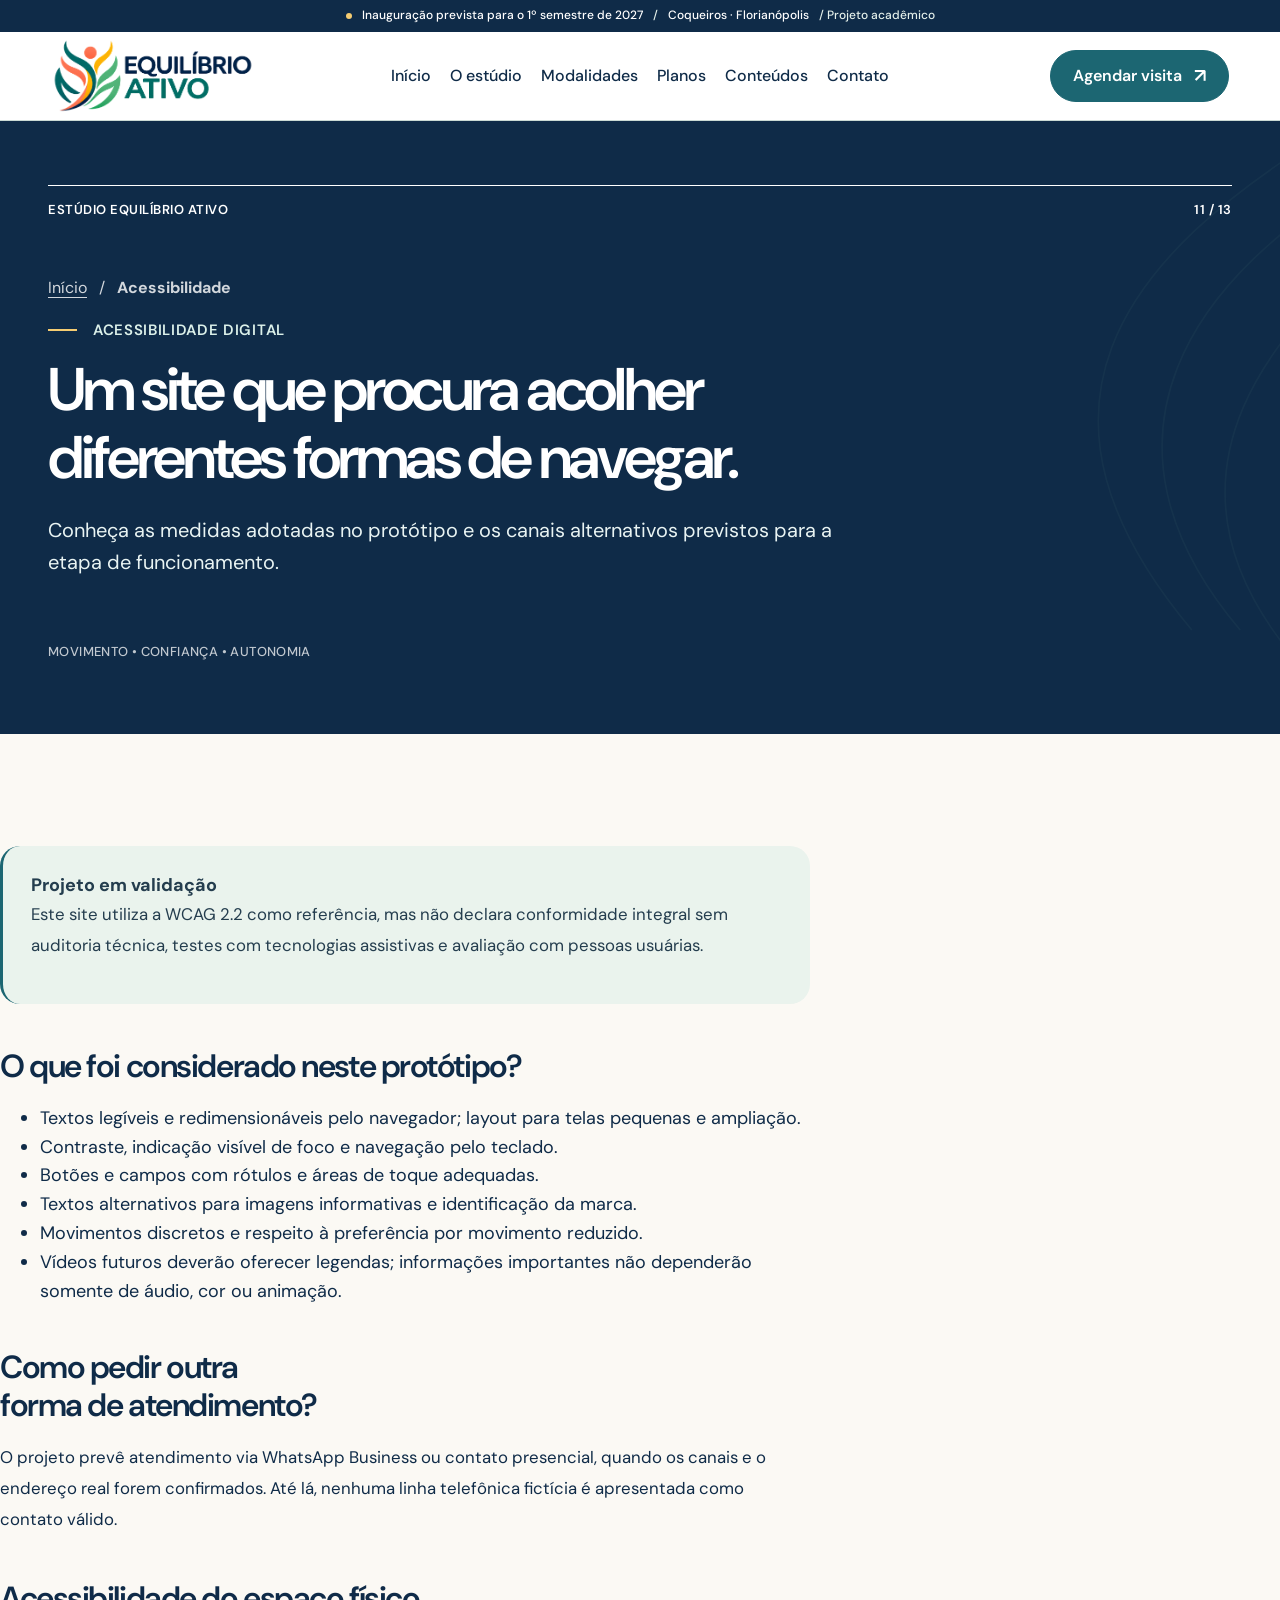
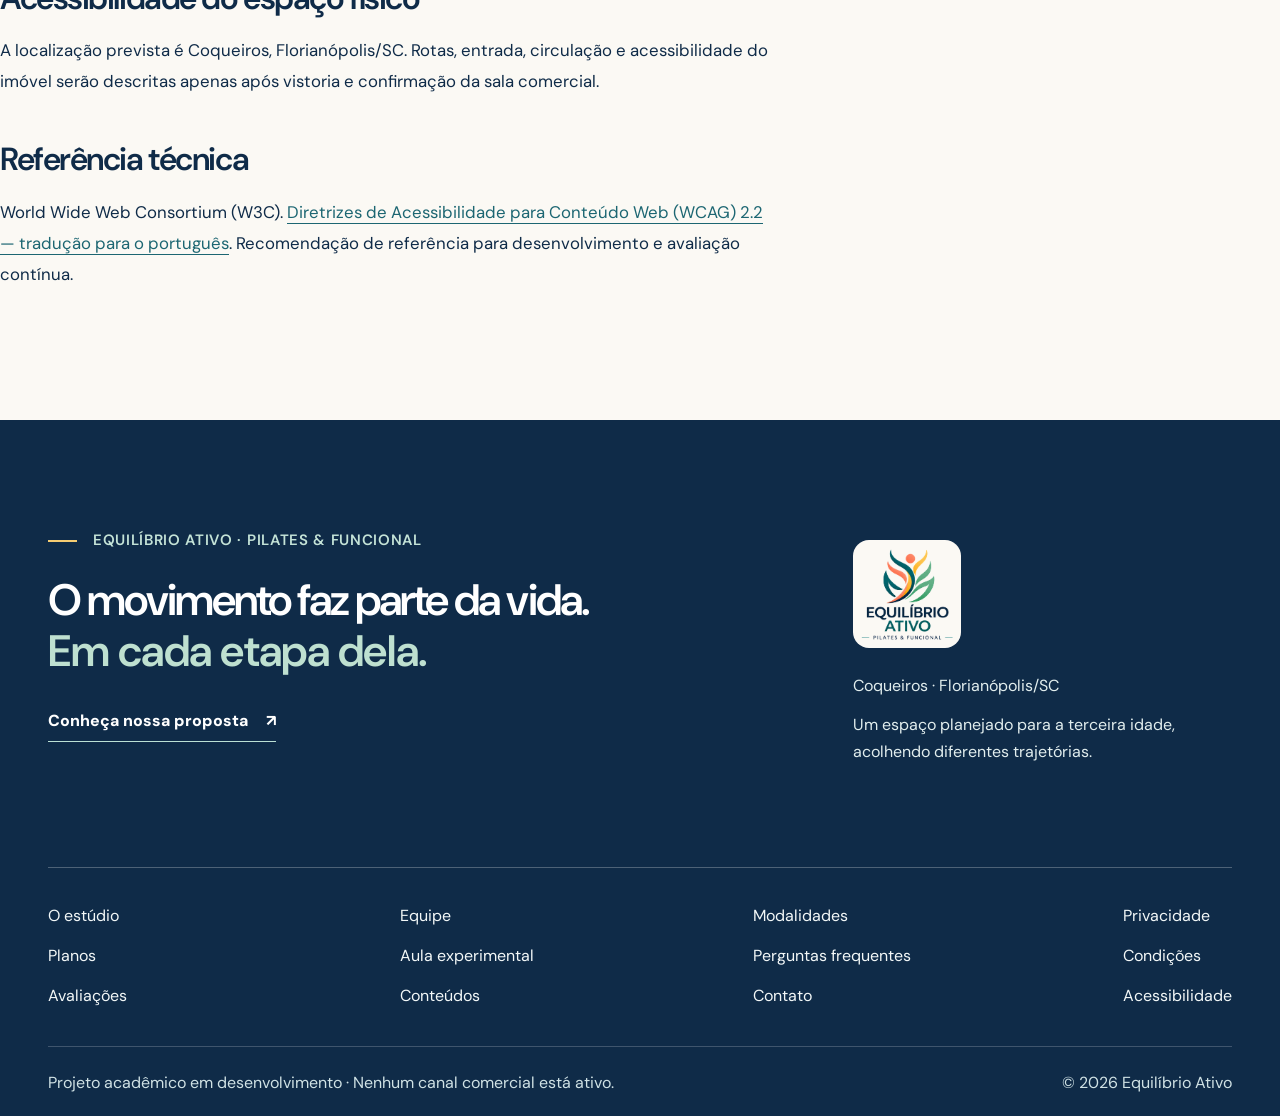
==== commit 3702e783: "logo cabeçalho" ====
--- a/acessibilidade.html
+++ b/acessibilidade.html
@@ -11,8 +11,9 @@
 <link href="https://fonts.googleapis.com" rel="preconnect"/><link crossorigin="" href="https://fonts.gstatic.com" rel="preconnect"/><link href="https://fonts.googleapis.com/css2?family=DM+Sans:ital,wght@0,400;0,500;0,600;0,700;1,400;1,500;1,600&amp;display=swap" rel="stylesheet"/><link href="assets/icons/favicon.png" rel="icon" type="image/png"/><link href="assets/icons/favicon.png" rel="apple-touch-icon"/>
 <script defer="" src="js/config.js"></script><script defer="" src="js/script.js"></script><script defer="" src="js/indicadores.js"></script>
 <link href="css/styles.css" rel="stylesheet"/><link href="css/direcao-de-arte.css" rel="stylesheet"/><link href="css/organic-modern-wellness.css" rel="stylesheet"/></head><body class="page-acessibilidade">
-<a class="skip-link" href="#conteudo">Pular para o conteúdo</a><div class="announcement"><span aria-hidden="true" class="announcement__marker"></span><span data-config="launchText">Inauguração prevista para o 1º semestre de 2027</span><span aria-hidden="true" class="announcement__sep">/</span><span>Coqueiros · Florianópolis</span><span class="announcement__academic">/ Projeto acadêmico</span></div><header class="site-header"><div class="header-inner">
-<a aria-label="Equilíbrio Ativo Pilates e Funcional — voltar ao início" class="brand" href="index.html"><img alt="" class="brand-logo-original" height="523" src="assets/images/logo-original-transparente.png" width="525"/></a>
+<link rel="stylesheet" href="css/logo-cabecalho-equilibrio.css">
+    <a class="skip-link" href="#conteudo">Pular para o conteúdo</a><div class="announcement"><span aria-hidden="true" class="announcement__marker"></span><span data-config="launchText">Inauguração prevista para o 1º semestre de 2027</span><span aria-hidden="true" class="announcement__sep">/</span><span>Coqueiros · Florianópolis</span><span class="announcement__academic">/ Projeto acadêmico</span></div><header class="site-header"><div class="header-inner">
+<a aria-label="Equilíbrio Ativo Pilates e Funcional — voltar ao início" class="brand" href="index.html"><img alt="" class="brand-logo-original" height="523" src="assets/images/logo-horizontal-equilibrio-ativo.png" width="525"/></a>
 <nav aria-label="Navegação principal" class="main-nav" id="main-nav"><a href="index.html">Início</a><a href="sobre.html">O estúdio</a><a href="modalidades.html">Modalidades</a><a href="planos.html">Planos</a><a href="conteudos-educativos.html">Conteúdos</a><a href="contato.html">Contato</a><a class="btn btn-primary nav-mobile-cta" href="agendamento.html">Solicitar aula experimental <span aria-hidden="true">↗</span></a></nav>
 <div class="header-actions"><a class="header-cta" href="agendamento.html">Agendar visita <span aria-hidden="true">↗</span></a><button aria-controls="main-nav" aria-expanded="false" aria-label="Abrir menu" class="menu-toggle" type="button"><svg aria-hidden="true" fill="none" height="28" stroke="currentColor" stroke-linecap="round" stroke-width="2" viewbox="0 0 24 24" width="28"><path d="M4 7h16M4 12h16M4 17h16"></path></svg></button></div>
 </div></header><main class="atelier-interior" id="conteudo"><section class="page-hero page-hero--atelier" data-theme="ink"><div class="container page-hero__grid"><div class="page-hero__overline"><span>ESTÚDIO EQUILÍBRIO ATIVO</span><span>11 / 13</span></div><nav aria-label="Navegação estrutural" class="breadcrumb"><a href="index.html">Início</a><span aria-hidden="true">/</span><span aria-current="page">Acessibilidade</span></nav><p class="eyebrow">ACESSIBILIDADE DIGITAL</p><h1>Um site que procura acolher diferentes formas de navegar.</h1><p class="lead">Conheça as medidas adotadas no protótipo e os canais alternativos previstos para a etapa de funcionamento.</p><span class="page-hero__closing">MOVIMENTO • CONFIANÇA • AUTONOMIA</span></div><svg aria-hidden="true" class="page-hero__arc" fill="none" viewbox="0 0 500 550" xmlns="http://www.w3.org/2000/svg"><path d="M470 -70C180 100 63 287 283 550" stroke="currentColor" stroke-width="2"></path><path d="M506 -10C280 116 145 317 342 550" stroke="currentColor" stroke-width="2"></path><path d="M565 38C369 179 231 361 399 573" stroke="currentColor" stroke-width="2"></path></svg></section>
--- a/css/logo-cabecalho-equilibrio.css
+++ b/css/logo-cabecalho-equilibrio.css
@@ -0,0 +1,53 @@
+/* Equilíbrio Ativo — logo horizontal no cabeçalho de todas as páginas.
+   Carregar este arquivo depois dos demais CSS do projeto. */
+
+.site-header .brand {
+  display: inline-flex;
+  align-items: center;
+  justify-self: start;
+  width: 220px;
+  min-width: 0;
+  height: auto;
+}
+
+.site-header .brand-logo-original {
+  display: block;
+  width: 220px;
+  height: auto;
+  max-width: 100%;
+  max-height: 76px;
+  object-fit: contain;
+  object-position: left center;
+}
+
+@media (min-width: 1251px) {
+  .site-header .header-inner {
+    grid-template-columns: minmax(220px, 1fr) auto minmax(195px, 1fr);
+    align-items: center;
+  }
+
+  .site-header .main-nav { justify-self: center; }
+  .site-header .header-actions { justify-self: end; }
+}
+
+@media (max-width: 1250px) {
+  .site-header .header-inner {
+    grid-template-columns: minmax(0, 1fr) auto;
+    align-items: center;
+  }
+
+  .site-header .brand,
+  .site-header .brand-logo-original { width: 180px; }
+
+  .site-header .brand-logo-original { max-height: 65px; }
+}
+
+@media (max-width: 767px) {
+  .site-header .brand,
+  .site-header .brand-logo-original { width: 154px; }
+
+  .site-header .brand-logo-original { max-height: 54px; }
+}
+
+/* O cabeçalho compacto não deve achatar a logo durante a rolagem. */
+.site-header.is-compact .brand-logo-original { object-fit: contain; }
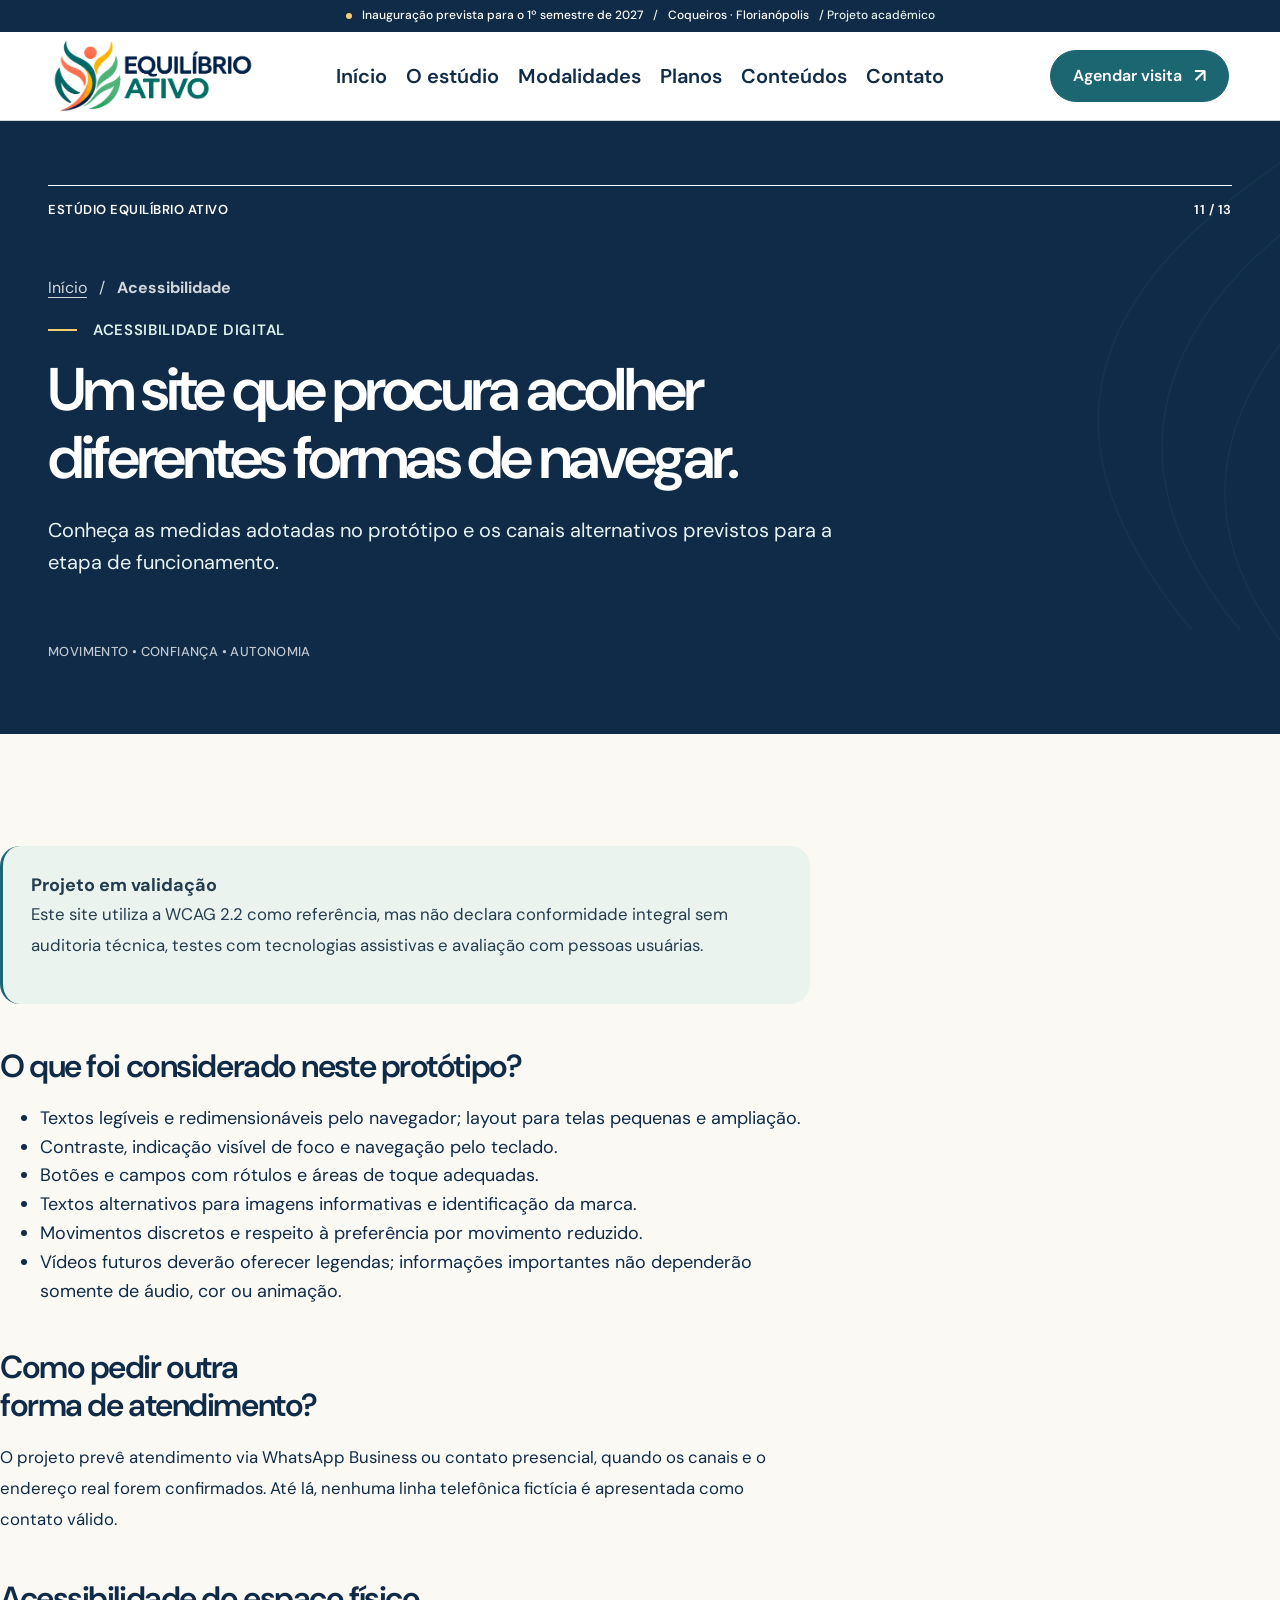
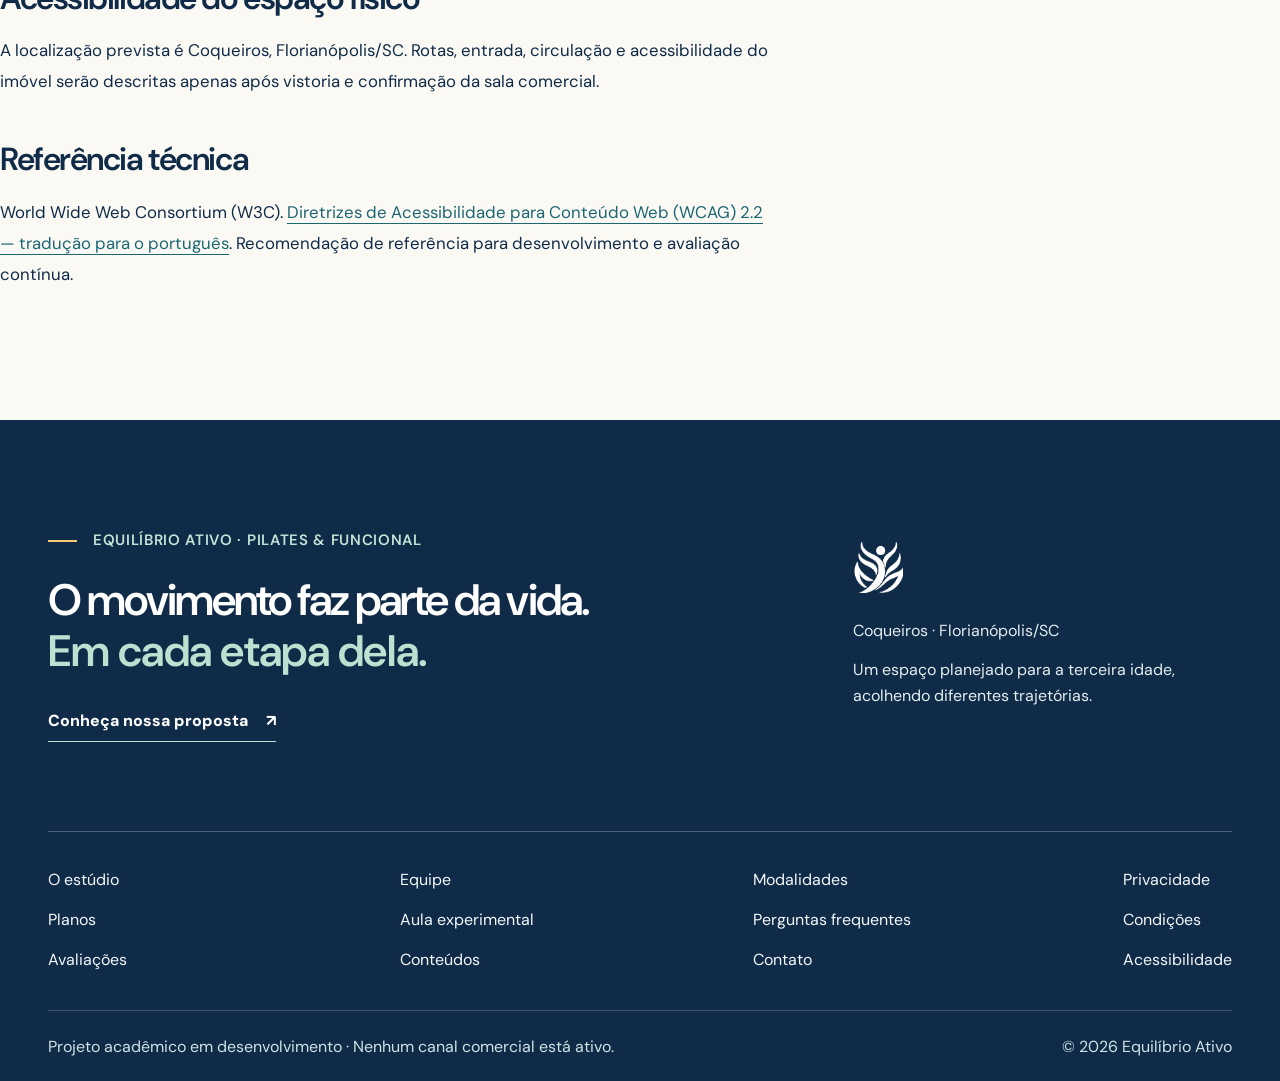
==== commit 92f1b314: "mudanças de design" ====
--- a/acessibilidade.html
+++ b/acessibilidade.html
@@ -22,7 +22,7 @@
 <h2>Como pedir outra forma de atendimento?</h2><p>O projeto prevê atendimento via WhatsApp Business ou contato presencial, quando os canais e o endereço real forem confirmados. Até lá, nenhuma linha telefônica fictícia é apresentada como contato válido.</p><h2>Acessibilidade do espaço físico</h2><p>A localização prevista é Coqueiros, Florianópolis/SC. Rotas, entrada, circulação e acessibilidade do imóvel serão descritas apenas após vistoria e confirmação da sala comercial.</p><h2>Referência técnica</h2><p>World Wide Web Consortium (W3C). <a href="https://www.w3.org/Translations/WCAG22-pt-BR/" rel="noopener noreferrer" target="_blank">Diretrizes de Acessibilidade para Conteúdo Web (WCAG) 2.2 — tradução para o português</a>. Recomendação de referência para desenvolvimento e avaliação contínua.</p></div></section></main><footer class="atelier-footer">
 <div class="container atelier-footer__top">
 <div class="atelier-footer__statement"><p class="eyebrow">EQUILÍBRIO ATIVO · PILATES &amp; FUNCIONAL</p><p>O movimento faz parte da vida.<br/><em>Em cada etapa dela.</em></p><a class="footer-route" href="agendamento.html">Conheça nossa proposta <span aria-hidden="true">↗</span></a></div>
-<div class="atelier-footer__aside"><a aria-label="Equilíbrio Ativo Pilates e Funcional — voltar ao início" class="brand footer-brand" href="index.html"><img alt="" class="brand-logo-original" height="523" src="assets/images/logo-original-transparente.png" width="525"/></a><p>Coqueiros · Florianópolis/SC</p><p>Um espaço planejado para a terceira idade, acolhendo diferentes trajetórias.</p></div>
+<div class="atelier-footer__aside"><a aria-label="Equilíbrio Ativo Pilates e Funcional — voltar ao início" class="brand footer-brand" href="index.html"><img alt="" class="brand-logo-original" height="346" src="assets/images/simbolo-branco.png" width="930"/></a><p>Coqueiros · Florianópolis/SC</p><p>Um espaço planejado para a terceira idade, acolhendo diferentes trajetórias.</p></div>
 </div>
 <div class="container atelier-footer__nav"><nav aria-label="Navegação do rodapé"><a href="sobre.html">O estúdio</a><a href="equipe.html">Equipe</a><a href="modalidades.html">Modalidades</a><a href="planos.html">Planos</a><a href="agendamento.html">Aula experimental</a><a href="perguntas-frequentes.html">Perguntas frequentes</a><a href="avaliacoes.html">Avaliações</a><a href="conteudos-educativos.html">Conteúdos</a><a href="contato.html">Contato</a></nav><nav aria-label="Informações legais"><a href="politica-de-privacidade.html">Privacidade</a><a href="termos-e-cancelamento.html">Condições</a><a href="acessibilidade.html">Acessibilidade</a></nav></div>
 <div class="container atelier-footer__bottom"><span>Projeto acadêmico em desenvolvimento · Nenhum canal comercial está ativo.</span><span>© <span id="copyright-year">2026</span> Equilíbrio Ativo</span></div>
--- a/css/direcao-de-arte.css
+++ b/css/direcao-de-arte.css
@@ -56,7 +56,7 @@
 .brand-wordmark strong span {font:inherit!important;letter-spacing:inherit!important;color:inherit!important}
 .brand-wordmark .brand-subline {font-family:var(--font);color:var(--teal);font-weight:800;font-size:.52rem!important;letter-spacing:.095em!important;line-height:1.1!important;margin-top:7px}
 .main-nav {display:flex;align-items:center;justify-content:center;gap:clamp(13px,1.55vw,29px);white-space:nowrap}
-.main-nav>a:not(.btn) {position:relative;color:var(--navy);font-family:var(--font);font-size:.87rem;font-weight:750;line-height:1.4;padding:16px 0;transition:color .2s}
+.main-nav>a:not(.btn) {position:relative;color:var(--navy);font-family:var(--font);font-size:1.08rem;font-weight:750;line-height:1.4;padding:16px 0;transition:color .2s}
 .main-nav>a:not(.btn)::after {content:'';position:absolute;left:0;right:100%;bottom:9px;height:2px;background:var(--coral);transition:right .23s ease}
 .main-nav>a:not(.btn):hover::after,.main-nav>a[aria-current=page]::after {right:0}
 .main-nav>a[aria-current=page]{color:var(--teal)}
@@ -87,7 +87,7 @@
 .atelier-hero:before {content:"";position:absolute;right:0;top:0;width:32%;height:100%;background:#E5F0E8;pointer-events:none}
 .atelier-hero__grid {position:relative;z-index:1;display:grid;grid-template-columns:minmax(0,1.04fr) minmax(0,.96fr);gap:clamp(36px,5vw,85px);align-items:center;min-height:min(690px,calc(100svh - 164px))}
 .atelier-hero__copy {padding:10px 0 50px;position:relative}
-.atelier-hero__rule {display:flex;justify-content:space-between;align-items:center;max-width:86%;border-top:1px solid #9FB6B5;padding-top:14px;margin-bottom:clamp(35px,5vw,66px);font:800 .75rem/1.5 var(--font);letter-spacing:.115em;color:var(--teal)}
+.atelier-hero__rule {display:flex;justify-content:space-between;align-items:center;max-width:86%;border-top:none solid #9FB6B5;padding-top:0 ;margin-bottom:clamp(35px,5vw,66px);font:800 .75rem/1.5 var(--font);letter-spacing:.115em;color:var(--teal)}
 .atelier-hero__copy .eyebrow {color:#286876;font-size:.82rem;letter-spacing:.115em}
 .atelier-hero__copy .eyebrow:before{display:none}
 .atelier-hero__copy h1 {font-size:clamp(3.75rem,5.7vw,6.25rem);line-height:1.04;max-width:12ch;letter-spacing:-.069em;margin:0 0 23px}
--- a/css/organic-modern-wellness.css
+++ b/css/organic-modern-wellness.css
@@ -51,10 +51,10 @@
 .header-inner {height:88px;min-height:88px;max-width:none;width:100%;padding-inline:clamp(48px,4vw,84px);display:grid;grid-template-columns:94px minmax(0,1fr) auto;gap:32px;align-items:center;transition:height .2s ease,min-height .2s ease}
 .site-header.is-compact .header-inner{height:72px;min-height:72px}
 .brand {display:flex;align-items:center;gap:0;justify-self:start;width:85px;height:84px;flex-shrink:0}
-.brand-logo-original {width:85px;height:84px;object-fit:contain;display:block;max-width:none}
+.brand-logo-original {width:85px;height:84px;object-fit:contain;display:block;max-width:none;}
 .site-header.is-compact .brand,.site-header.is-compact .brand-logo-original{height:68px}
 .main-nav {justify-self:end;gap:clamp(12px,1.5vw,25px);align-items:center}
-.main-nav>a:not(.btn){font-size:16px;font-family:var(--font);font-weight:500;padding:15px 0;color:var(--brand-primary)}
+.main-nav>a:not(.btn){font-size:20px;font-family:var(--font);font-weight:600;padding:15px 0;color:var(--brand-primary)}
 .main-nav>a:not(.btn)::after{background:var(--brand-secondary);height:2px;bottom:10px}
 .main-nav>a[aria-current=page]{font-weight:700}
 .header-actions {justify-content:flex-end}
@@ -89,8 +89,8 @@
 .atelier-hero__foot{padding-block:20px;margin-top:42px;font-size:13px;font-weight:500;letter-spacing:0}
 /* PURPOSE: brand is expressive without decorative starbursts */
 .atelier-principle {background:var(--brand-primary)}
-.atelier-principle__inner{grid-template-columns:64px 1fr auto;min-height:170px;gap:32px}
-.atelier-principle__leaf {width:60px;height:64px;display:block}
+.atelier-principle__inner{grid-template-columns:120px minmax(0, 1fr) auto;min-height: 190px; gap: 32px; align-items: center;}
+.atelier-principle__leaf {width: 110px;height: 120px;display:block}
 .atelier-principle__leaf img{width:100%;height:100%;object-fit:contain;filter:grayscale(1) brightness(0) invert(1);opacity:.8}
 .atelier-principle p{font:600 clamp(24px,2.5vw,36px)/1.3 var(--font);letter-spacing:-.035em;color:#FFF;max-width:37ch}
 .atelier-principle p em {font-family:var(--font);font-style:normal;color:var(--brand-sun);font-weight:600}
@@ -204,8 +204,8 @@
 .note-panel,.notice,.academic-note {border-radius:var(--radius-md)}
 /* footer / no unrelated brand colors */
 .atelier-footer {background:var(--brand-primary)}
-.atelier-footer .brand {width:108px;height:108px;background:var(--surface-base);border-radius:16px;padding:7px}
-.atelier-footer .brand-logo-original{width:94px;height:94px;filter:none;opacity:1}
+.atelier-footer .brand {display: in line-flex;align-items:center;width:50px;height:auto;background:transparent;border:none; border-radius:0;padding:0}
+.atelier-footer .brand-logo-original{display: block;width:100%;height:auto;max-width:none;filter:brightness(0) invert(1);object-fit:contain;opacity:1}
 .atelier-footer__statement>p:not(.eyebrow){font:600 clamp(28px,3.5vw,44px)/1.17 var(--font);letter-spacing:-.045em}
 .atelier-footer__statement>p:not(.eyebrow) em{font-family:var(--font);font-style:normal;font-weight:600;color:#BEE0D0}
 .atelier-footer__nav nav a,.atelier-footer__bottom{font-size:16px}
@@ -260,8 +260,8 @@
   .organic-hero-photo:before {inset:3% -2% 17% 5%;transform:none}
   .organic-hero-photo figcaption{font-size:13px;padding-top:12px!important;text-align:left}
   .atelier-hero__foot{margin-top:22px;padding-block:14px;flex-direction:column;gap:4px;font-size:13px}
-  .atelier-principle__inner{grid-template-columns:44px minmax(0,1fr);gap:20px;min-height:150px;padding-block:28px}
-  .atelier-principle__leaf{width:42px;height:46px}
+  .atelier-principle__inner{ grid-template-columns: 76px minmax(0, 1fr); gap: 20px; min-height: 150px; padding-block: 28px; align-items: center; }
+  .atelier-principle__leaf{ width: 72px; height: 80px; }
   .atelier-principle p{font-size:24px;line-height:1.3}
   .atelier-section-head{display:block;margin-bottom:32px}
   .atelier-section-head>p{font-size:18px;max-width:65ch;margin-top:24px}
@@ -303,8 +303,8 @@
   .faq-list summary{font-size:20px;line-height:1.5}
   .contact-card{padding:24px}
   .grid-3{grid-template-columns:1fr}
-  .atelier-footer .brand {width:98px;height:98px}
-  .atelier-footer .brand-logo-original{width:84px;height:84px}
+  .atelier-footer .brand {width: min(50px, 100%);height:auto}
+  .atelier-footer .brand-logo-original{width:100%;height:auto}
   .atelier-footer__top {grid-template-columns:1fr;gap:36px}
   .atelier-footer__nav{grid-template-columns:1fr;gap:28px}
 }
